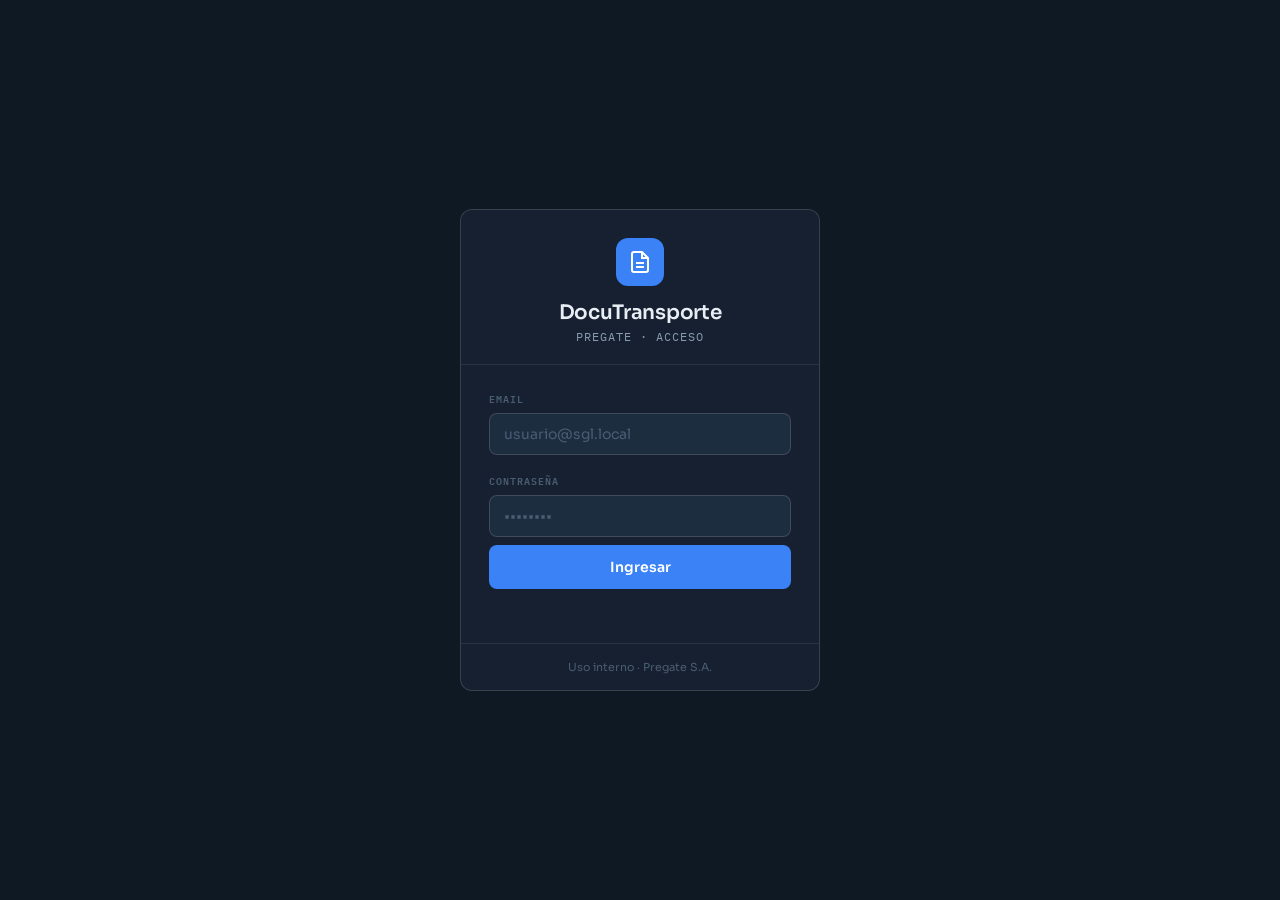
==== index.html @ cece3f00 "fix: supabase.js debe cargar antes que scanner.js (IIFE usa getSB/sbGetSession)" ====
<!DOCTYPE html>
<html lang="es">
<head>
<meta charset="UTF-8">
<meta name="viewport" content="width=device-width, initial-scale=1.0, maximum-scale=1.0">
<meta name="mobile-web-app-capable" content="yes">
<meta name="apple-mobile-web-app-capable" content="yes">
<meta name="theme-color" content="#0f1923">
<title>DocuTransporte · Pregate</title>
<link rel="preconnect" href="https://fonts.googleapis.com">
<link href="https://fonts.googleapis.com/css2?family=IBM+Plex+Mono:wght@400;500&family=Sora:wght@300;400;500;600&display=swap" rel="stylesheet">
<script src="https://cdn.jsdelivr.net/npm/@supabase/supabase-js@2"></script>
<script src="https://cdnjs.cloudflare.com/ajax/libs/jszip/3.10.1/jszip.min.js"></script>
<script src="https://cdnjs.cloudflare.com/ajax/libs/pdf.js/3.11.174/pdf.min.js"></script>
<script>if(window['pdfjs-dist/build/pdf']) window['pdfjs-dist/build/pdf'].GlobalWorkerOptions.workerSrc='https://cdnjs.cloudflare.com/ajax/libs/pdf.js/3.11.174/pdf.worker.min.js';</script>
<link rel="stylesheet" href="css/styles.css">
</head>
<body>

<!-- ══ LOGIN ══ -->
<div id="login-wall">
  <div class="login-card" id="login-card">
    <div class="login-header">
      <div class="login-logo">
        <svg width="24" height="24" viewBox="0 0 24 24" fill="none" stroke="#fff" stroke-width="2"><path d="M14 2H6a2 2 0 0 0-2 2v16a2 2 0 0 0 2 2h12a2 2 0 0 0 2-2V8z"/><polyline points="14 2 14 8 20 8"/><line x1="16" y1="13" x2="8" y2="13"/><line x1="16" y1="17" x2="8" y2="17"/></svg>
      </div>
      <div class="login-title">DocuTransporte</div>
      <div class="login-sub">Pregate · Acceso</div>
    </div>
    <div class="login-body">
      <div class="login-field">
        <label class="login-label" for="l-user">Email</label>
        <input class="login-input" id="l-user" type="email" placeholder="usuario@sgl.local" autocomplete="email" autocapitalize="none" onkeydown="if(event.key==='Enter')document.getElementById('l-pass').focus()">
      </div>
      <div class="login-field" style="margin-bottom:4px;">
        <label class="login-label" for="l-pass">Contraseña</label>
        <input class="login-input" id="l-pass" type="password" placeholder="••••••••" autocomplete="current-password" onkeydown="if(event.key==='Enter')doLogin()">
      </div>
      <button class="login-btn" onclick="doLogin()">Ingresar</button>
      <div class="login-error" id="login-error"></div>
    </div>
    <div class="login-footer">Uso interno · Pregate S.A.</div>
  </div>
</div>

<div id="app">
<div class="toast" id="toast"></div>

<!-- ══ HOME ══ -->
<div class="screen active" id="s-home">
  <div class="home-header">
    <div class="home-top">
      <div>
        <div class="logo-mark">
          <svg width="22" height="22" viewBox="0 0 24 24" fill="none" stroke="#fff" stroke-width="2"><path d="M14 2H6a2 2 0 0 0-2 2v16a2 2 0 0 0 2 2h12a2 2 0 0 0 2-2V8z"/><polyline points="14 2 14 8 20 8"/><line x1="16" y1="13" x2="8" y2="13"/><line x1="16" y1="17" x2="8" y2="17"/></svg>
        </div>
        <div class="app-name">DocuTransporte</div>
        <div class="app-sub">Pregate</div>
      </div>
      <button class="icon-btn" onclick="toggleTheme()">
        <svg id="theme-icon" width="16" height="16" viewBox="0 0 24 24" fill="none" stroke="currentColor" stroke-width="2"><path d="M21 12.79A9 9 0 1 1 11.21 3 7 7 0 0 0 21 12.79z"/></svg>
      </button>
      <button class="icon-btn" id="btn-users" onclick="openUsers()" title="Gestión de usuarios" style="display:none;">
        <svg width="16" height="16" viewBox="0 0 24 24" fill="none" stroke="currentColor" stroke-width="2"><path d="M17 21v-2a4 4 0 0 0-4-4H5a4 4 0 0 0-4 4v2"/><circle cx="9" cy="7" r="4"/><path d="M23 21v-2a4 4 0 0 0-3-3.87"/><path d="M16 3.13a4 4 0 0 1 0 7.75"/></svg>
      </button>
      <button class="icon-btn" onclick="doLogout()" title="Cerrar sesión" style="color:var(--text3);">
        <svg width="16" height="16" viewBox="0 0 24 24" fill="none" stroke="currentColor" stroke-width="2"><path d="M9 21H5a2 2 0 0 1-2-2V5a2 2 0 0 1 2-2h4"/><polyline points="16 17 21 12 16 7"/><line x1="21" y1="12" x2="9" y2="12"/></svg>
      </button>
    </div>
    <div class="auth-bar">
      <div class="auth-dot" id="auth-dot"></div>
      <div class="auth-text" id="auth-text">No conectado</div>
      <span id="role-badge" style="display:none;font-size:10px;font-weight:700;padding:2px 8px;border-radius:20px;font-family:var(--mono);letter-spacing:1px;margin-left:4px;"></span>
      <button class="auth-btn" id="auth-btn" onclick="doLogout()">Salir</button>
    </div>
  </div>
  <div class="section-cards">
    <div class="sec-card sec-card-chofer" onclick="openSection('chofer')">
      <div class="sec-icon sec-icon-chofer">
        <svg width="24" height="24" viewBox="0 0 24 24" fill="none" stroke="#3b82f6" stroke-width="1.8"><path d="M20 21v-2a4 4 0 0 0-4-4H8a4 4 0 0 0-4 4v2"/><circle cx="12" cy="7" r="4"/></svg>
      </div>
      <div class="sec-info">
        <div class="sec-title">Transportistas</div>
        <div class="sec-sub">Licencia · ART · Opcionales</div>
        <div class="sec-count sec-count-chofer" id="cnt-chofer">0 registros</div>
      </div>
      <div style="color:var(--text3);"><svg width="18" height="18" viewBox="0 0 24 24" fill="none" stroke="currentColor" stroke-width="2"><polyline points="9 18 15 12 9 6"/></svg></div>
    </div>
    <div class="sec-card sec-card-tractor" onclick="openSection('tractor')">
      <div class="sec-icon sec-icon-tractor">
        <svg width="24" height="24" viewBox="0 0 24 24" fill="none" stroke="#22c55e" stroke-width="1.8"><rect x="1" y="3" width="15" height="13" rx="1"/><path d="M16 8h4l3 3v5h-7V8z"/><circle cx="5.5" cy="18.5" r="2.5"/><circle cx="18.5" cy="18.5" r="2.5"/></svg>
      </div>
      <div class="sec-info">
        <div class="sec-title">Tractores</div>
        <div class="sec-sub">Céd. verde · VTV/RTO · Seguro</div>
        <div class="sec-count sec-count-tractor" id="cnt-tractor">0 registros</div>
      </div>
      <div style="color:var(--text3);"><svg width="18" height="18" viewBox="0 0 24 24" fill="none" stroke="currentColor" stroke-width="2"><polyline points="9 18 15 12 9 6"/></svg></div>
    </div>
    <div class="sec-card sec-card-semi" onclick="openSection('semi')">
      <div class="sec-icon sec-icon-semi">
        <svg width="24" height="24" viewBox="0 0 24 24" fill="none" stroke="#f59e0b" stroke-width="1.8"><rect x="1" y="6" width="18" height="12" rx="1"/><path d="M19 10h3v6h-3"/><circle cx="5.5" cy="19.5" r="1.5"/><circle cx="15.5" cy="19.5" r="1.5"/></svg>
      </div>
      <div class="sec-info">
        <div class="sec-title">Semirremolques</div>
        <div class="sec-sub">Céd. verde · VTV/RTO · Seguro</div>
        <div class="sec-count sec-count-semi" id="cnt-semi">0 registros</div>
      </div>
      <div style="color:var(--text3);"><svg width="18" height="18" viewBox="0 0 24 24" fill="none" stroke="currentColor" stroke-width="2"><polyline points="9 18 15 12 9 6"/></svg></div>
    </div>
    <div class="sec-card sec-card-transporte" onclick="openSection('transporte')">
      <div class="sec-icon sec-icon-transporte">
        <svg width="24" height="24" viewBox="0 0 24 24" fill="none" stroke="#a78bfa" stroke-width="1.8"><rect x="2" y="7" width="20" height="14" rx="2"/><path d="M16 7V5a2 2 0 0 0-2-2h-4a2 2 0 0 0-2 2v2"/><line x1="12" y1="12" x2="12" y2="16"/><line x1="10" y1="14" x2="14" y2="14"/></svg>
      </div>
      <div class="sec-info">
        <div class="sec-title">Transportes</div>
        <div class="sec-sub">Nómina ART · F931 · Póliza flota</div>
        <div class="sec-count sec-count-transporte" id="cnt-transporte">0 registros</div>
      </div>
      <div style="color:var(--text3);"><svg width="18" height="18" viewBox="0 0 24 24" fill="none" stroke="currentColor" stroke-width="2"><polyline points="9 18 15 12 9 6"/></svg></div>
    </div>
  </div>
</div>

<!-- ══ LISTA ══ -->
<div class="screen" id="s-list">
  <div class="topbar">
    <button class="topbar-back" onclick="showScreen('s-home')"><svg width="16" height="16" viewBox="0 0 24 24" fill="none" stroke="currentColor" stroke-width="2.5"><polyline points="15 18 9 12 15 6"/></svg></button>
    <div class="topbar-info"><div class="topbar-title" id="list-title">—</div></div>
  </div>
  <div style="padding:12px 16px;background:var(--bg2);border-bottom:1px solid var(--border);flex-shrink:0;">
    <div class="search-wrap">
      <div class="search-icon"><svg width="15" height="15" viewBox="0 0 24 24" fill="none" stroke="currentColor" stroke-width="2"><circle cx="11" cy="11" r="8"/><line x1="21" y1="21" x2="16.65" y2="16.65"/></svg></div>
      <input class="search-input" id="list-search" type="text" placeholder="Buscar…" oninput="filterEntities(this.value)" autocomplete="off">
    </div>
  </div>
  <div class="list-header" id="list-sub-header">—</div>
  <div id="entity-list" style="flex:1;overflow-y:auto;"></div>
  <div class="empty-state" id="empty-list" style="display:none;">
    <svg width="40" height="40" viewBox="0 0 24 24" fill="none" stroke="currentColor" stroke-width="1.5"><circle cx="11" cy="11" r="8"/><line x1="21" y1="21" x2="16.65" y2="16.65"/></svg>
    <p>Sin resultados.<br>Agregá uno con el botón +</p>
  </div>
  <button class="fab" onclick="goNew()"><svg width="22" height="22" viewBox="0 0 24 24" fill="none" stroke="currentColor" stroke-width="2.5"><line x1="12" y1="5" x2="12" y2="19"/><line x1="5" y1="12" x2="19" y2="12"/></svg></button>
</div>

<!-- ══ DETALLE ══ -->
<div class="screen" id="s-detail">
  <div class="topbar">
    <button class="topbar-back" onclick="showScreen('s-list')"><svg width="16" height="16" viewBox="0 0 24 24" fill="none" stroke="currentColor" stroke-width="2.5"><polyline points="15 18 9 12 15 6"/></svg></button>
    <div class="topbar-info">
      <div class="topbar-title" id="detail-name">—</div>
      <div class="topbar-sub" id="detail-sub">—</div>
    </div>
    <button class="icon-btn" onclick="syncFromDrive()" title="Actualizar desde Drive">
      <svg width="15" height="15" viewBox="0 0 24 24" fill="none" stroke="currentColor" stroke-width="2"><polyline points="23 4 23 10 17 10"/><path d="M20.49 15a9 9 0 1 1-2.12-9.36L23 10"/></svg>
    </button>
    <button class="icon-btn" onclick="deleteEntity()" title="Eliminar" style="color:var(--bad);">
      <svg width="15" height="15" viewBox="0 0 24 24" fill="none" stroke="currentColor" stroke-width="2"><polyline points="3 6 5 6 21 6"/><path d="M19 6l-1 14a2 2 0 0 1-2 2H8a2 2 0 0 1-2-2L5 6"/><path d="M10 11v6"/><path d="M14 11v6"/><path d="M9 6V4a1 1 0 0 1 1-1h4a1 1 0 0 1 1 1v2"/></svg>
    </button>
  </div>
  <div id="detail-content" style="overflow-y:auto;flex:1;"></div>
</div>

<!-- ══ RENOVAR ══ -->
<div class="screen" id="s-renew">
  <div class="topbar">
    <button class="topbar-back" onclick="showScreen('s-detail')"><svg width="16" height="16" viewBox="0 0 24 24" fill="none" stroke="currentColor" stroke-width="2.5"><polyline points="15 18 9 12 15 6"/></svg></button>
    <div class="topbar-info">
      <div class="topbar-title" id="renew-title">—</div>
      <div class="topbar-sub" id="renew-sub">—</div>
    </div>
  </div>
  <div style="overflow-y:auto;flex:1;">
    <div class="cam-options">
      <button class="btn-option selected" id="opt-cam" onclick="selectMode('cam')">
        <svg width="14" height="14" viewBox="0 0 24 24" fill="none" stroke="currentColor" stroke-width="2"><path d="M23 19a2 2 0 0 1-2 2H3a2 2 0 0 1-2-2V8a2 2 0 0 1 2-2h4l2-3h6l2 3h4a2 2 0 0 1 2 2z"/><circle cx="12" cy="13" r="4"/></svg>
        Fotografiar
      </button>
      <button class="btn-option" id="opt-file" onclick="selectMode('file')">
        <svg width="14" height="14" viewBox="0 0 24 24" fill="none" stroke="currentColor" stroke-width="2"><path d="M14 2H6a2 2 0 0 0-2 2v16a2 2 0 0 0 2 2h12a2 2 0 0 0 2-2V8z"/><polyline points="14 2 14 8 20 8"/></svg>
        Cargar archivo
      </button>
    </div>
    <div class="scan-area">
      <div class="cam-placeholder" id="cam-placeholder" onclick="triggerCapture()">
        <svg width="36" height="36" viewBox="0 0 24 24" fill="none" stroke="currentColor" stroke-width="1.5" style="opacity:0.25;"><path d="M23 19a2 2 0 0 1-2 2H3a2 2 0 0 1-2-2V8a2 2 0 0 1 2-2h4l2-3h6l2 3h4a2 2 0 0 1 2 2z"/><circle cx="12" cy="13" r="4"/></svg>
        <div class="cam-hint" id="cam-hint">Tocá para fotografiar</div>
        <div style="font-size:10px;color:var(--text3);">Recorte automático activado</div>
      </div>
    </div>
    <input type="file" id="file-cam" accept="image/*,.pdf" capture="environment" style="display:none;" onchange="handleFile(this)">
    <input type="file" id="file-local" accept="image/*,.pdf" style="display:none;" onchange="handleFile(this)">
    <input type="file" id="file-page" accept="image/*,.pdf" capture="environment" style="display:none;" onchange="handlePage(this)">
    <div class="pages-label">Páginas</div>
    <div class="pages-strip" id="pages-strip">
      <div class="page-add" onclick="document.getElementById('file-page').click()">+</div>
    </div>
    <div class="ocr-box">
      <div class="ocr-row">
        <span class="ocr-label">Vencimiento</span>
        <span class="ocr-chip ocr-chip-wait" id="ocr-chip" style="display:none;">Analizando…</span>
      </div>
      <div class="ocr-row">
        <span class="ocr-label">Fecha</span>
        <input class="ocr-input" id="ocr-date" type="date" onchange="updateFilename()">
      </div>
      <div class="ocr-row">
        <span class="ocr-label">Archivo</span>
        <span class="ocr-val" id="ocr-filename">—</span>
      </div>
    </div>
    <div style="padding:0 16px 8px;font-size:11px;color:var(--text2);text-align:center;" id="upload-status"></div>
    <button class="btn-primary" id="btn-upload" onclick="confirmUpload()">
      <svg width="15" height="15" viewBox="0 0 24 24" fill="none" stroke="currentColor" stroke-width="2.5"><polyline points="20 6 9 17 4 12"/></svg>
      Confirmar y subir
    </button>
  </div>
</div>

<!-- ══ EDITOR DE IMAGEN ══ -->
<div class="screen" id="s-editor">
  <div class="topbar">
    <button class="topbar-back" onclick="cancelEditor()"><svg width="16" height="16" viewBox="0 0 24 24" fill="none" stroke="currentColor" stroke-width="2.5"><polyline points="15 18 9 12 15 6"/></svg></button>
    <div class="topbar-info">
      <div class="topbar-title">Editar documento</div>
    </div>
    <button class="icon-btn" onclick="rotateImage()" title="Rotar" style="margin-right:4px;">
      <svg width="15" height="15" viewBox="0 0 24 24" fill="none" stroke="currentColor" stroke-width="2"><polyline points="23 4 23 10 17 10"/><path d="M20.49 15a9 9 0 1 1-2.12-9.36L23 10"/></svg>
    </button>
    <button onclick="confirmEditor()" style="padding:7px 14px;background:var(--accent);color:#fff;border:none;border-radius:var(--radius-sm);font-size:13px;font-weight:600;cursor:pointer;font-family:var(--font);white-space:nowrap;">
      Usar ✓
    </button>
  </div>

  <!-- Canvas de edición ocupa toda la pantalla disponible -->
  <div style="position:relative;background:#000;flex:1;overflow:hidden;" id="editor-wrap">
    <canvas id="canvas-display" style="width:100%;height:100%;object-fit:contain;display:block;touch-action:none;"></canvas>
    <div class="crop-point" id="cp-tl"></div>
    <div class="crop-point" id="cp-tr"></div>
    <div class="crop-point" id="cp-br"></div>
    <div class="crop-point" id="cp-bl"></div>
    <svg id="crop-overlay" style="position:absolute;top:0;left:0;width:100%;height:100%;pointer-events:none;"></svg>
  </div>

  <!-- Filtros fijos abajo -->
  <div style="background:var(--bg2);border-top:1px solid var(--border);padding:10px 16px;display:flex;gap:8px;overflow-x:auto;flex-shrink:0;">
    <button class="filter-btn selected" id="f-original" onclick="applyFilter('original')">
      <div class="filter-preview" style="background:linear-gradient(135deg,#888,#ddd);"></div>
      <span>Original</span>
    </button>
    <button class="filter-btn" id="f-doc" onclick="applyFilter('doc')">
      <div class="filter-preview" style="background:linear-gradient(135deg,#000,#fff);"></div>
      <span>Documento</span>
    </button>
    <button class="filter-btn" id="f-bw" onclick="applyFilter('bw')">
      <div class="filter-preview" style="background:linear-gradient(135deg,#333,#ccc);"></div>
      <span>B&N</span>
    </button>
    <button class="filter-btn" id="f-bright" onclick="applyFilter('bright')">
      <div class="filter-preview" style="background:linear-gradient(135deg,#aaa,#fff);"></div>
      <span>Claro</span>
    </button>
  </div>
  <canvas id="canvas-hidden" style="display:none;"></canvas>
</div>

<!-- ══ NUEVO ══ -->
<div class="screen" id="s-new">
  <div class="topbar">
    <button class="topbar-back" onclick="showScreen('s-list')"><svg width="16" height="16" viewBox="0 0 24 24" fill="none" stroke="currentColor" stroke-width="2.5"><polyline points="15 18 9 12 15 6"/></svg></button>
    <div class="topbar-info"><div class="topbar-title" id="new-title">—</div></div>
  </div>
  <div style="overflow-y:auto;flex:1;" id="new-form-body"></div>
</div>

<!-- ══ USUARIOS (admin) ══ -->
<div class="screen" id="s-users">
  <div class="topbar">
    <button class="topbar-back" onclick="showScreen('s-home')"><svg width="16" height="16" viewBox="0 0 24 24" fill="none" stroke="currentColor" stroke-width="2.5"><polyline points="15 18 9 12 15 6"/></svg></button>
    <div class="topbar-info"><div class="topbar-title">Gestión de usuarios</div></div>
  </div>
  <div class="list-header">Usuarios registrados</div>
  <div id="users-list" style="flex:1;overflow-y:auto;"></div>
  <div style="padding:12px 16px 20px;background:var(--bg2);border-top:1px solid var(--border);font-size:11px;color:var(--text3);line-height:1.6;">
    Para agregar usuarios: creá la cuenta en <strong>Supabase Dashboard → Auth → Users</strong>, luego insertá en la tabla <code>usuarios</code> con su <code>id</code> y <code>rol</code>.
  </div>
</div>

<!-- ══ LIGHTBOX ══ -->
<div class="lightbox" id="lightbox" onclick="closeLightbox()">
  <button class="lightbox-close" onclick="closeLightbox()">✕</button>
  <img id="lightbox-img" src="" alt="">
</div>

<!-- ══ VISTA RESUMEN ══ -->
<div class="screen" id="s-ver">
  <div id="ver-content" style="overflow-y:auto;height:100%;">
    <div style="padding:40px 20px;text-align:center;color:var(--text3);">Cargando…</div>
  </div>
</div>

</div>

<script src="js/config.js"></script>
<script src="js/auth.js"></script>
<script src="js/db.js"></script>
<script src="js/ui.js"></script>
<script src="js/forms.js"></script>
<script src="js/supabase.js"></script>
<script src="js/scanner.js"></script>
</body>
</html>
---- css/styles.css ----
:root{--bg:#0f1923;--bg2:#162030;--bg3:#1d2d40;--bg4:#243550;--surface:#1a2a3a;--border:rgba(255,255,255,0.08);--border2:rgba(255,255,255,0.14);--text:#e8eef4;--text2:#8a9bb0;--text3:#4a5d72;--accent:#3b82f6;--accent2:#1d6ef5;--ok:#22c55e;--ok-bg:rgba(34,197,94,0.12);--bad:#ef4444;--bad-bg:rgba(239,68,68,0.12);--radius:12px;--radius-sm:8px;--font:'Sora',sans-serif;--mono:'IBM Plex Mono',monospace;}
.light{--bg:#f0f4f8;--bg2:#e4ecf4;--bg3:#d8e4f0;--bg4:#c8d8ea;--surface:#ffffff;--border:rgba(0,0,0,0.08);--border2:rgba(0,0,0,0.14);--text:#0f1923;--text2:#4a6080;--text3:#8aa0b8;--accent:#1d6ef5;--accent2:#1558d0;--ok:#16a34a;--ok-bg:rgba(22,163,74,0.10);--bad:#dc2626;--bad-bg:rgba(220,38,38,0.10);}
*{box-sizing:border-box;margin:0;padding:0;-webkit-tap-highlight-color:transparent;}
html,body{height:100%;overflow:hidden;background:var(--bg);color:var(--text);font-family:var(--font);font-size:14px;transition:background .3s,color .3s;}
#app{height:100%;display:flex;flex-direction:column;max-width:480px;margin:0 auto;position:relative;}
.screen{flex:1;overflow:hidden;display:none;flex-direction:column;}
.screen.active{display:flex;}
#s-ver.active{display:block;overflow-y:auto;}
.topbar{background:var(--bg2);border-bottom:1px solid var(--border);padding:14px 16px;display:flex;align-items:center;gap:10px;flex-shrink:0;position:sticky;top:0;z-index:10;}
.topbar-back{width:34px;height:34px;border-radius:var(--radius-sm);border:1px solid var(--border2);background:transparent;color:var(--text2);display:flex;align-items:center;justify-content:center;cursor:pointer;flex-shrink:0;}
.topbar-info{flex:1;min-width:0;}
.topbar-title{font-size:15px;font-weight:600;color:var(--text);white-space:nowrap;overflow:hidden;text-overflow:ellipsis;}
.topbar-sub{font-size:11px;color:var(--text2);margin-top:1px;}
.icon-btn{width:34px;height:34px;border-radius:var(--radius-sm);border:1px solid var(--border2);background:transparent;color:var(--text2);display:flex;align-items:center;justify-content:center;cursor:pointer;}
.home-header{padding:28px 20px 24px;background:var(--bg2);border-bottom:1px solid var(--border);flex-shrink:0;}
.home-top{display:flex;align-items:flex-start;justify-content:space-between;margin-bottom:24px;}
.logo-mark{width:40px;height:40px;background:var(--accent);border-radius:10px;display:flex;align-items:center;justify-content:center;margin-bottom:10px;}
.app-name{font-size:22px;font-weight:600;color:var(--text);letter-spacing:-0.5px;}
.app-sub{font-size:12px;color:var(--text2);font-family:var(--mono);margin-top:2px;letter-spacing:1px;text-transform:uppercase;}
.auth-bar{display:flex;align-items:center;gap:8px;margin-top:12px;padding:8px 12px;background:var(--bg3);border-radius:var(--radius-sm);border:1px solid var(--border2);}
.auth-dot{width:8px;height:8px;border-radius:50%;background:var(--bad);flex-shrink:0;}
.auth-dot.connected{background:var(--ok);}
.auth-text{font-size:11px;color:var(--text2);flex:1;}
.auth-btn{font-size:11px;font-weight:600;color:var(--accent);cursor:pointer;background:none;border:none;font-family:var(--font);padding:0;}
.section-cards{padding:20px 16px;display:flex;flex-direction:column;gap:14px;}
.sec-card{background:var(--surface);border:1px solid var(--border2);border-radius:var(--radius);padding:20px;cursor:pointer;display:flex;align-items:center;gap:16px;transition:all .15s;position:relative;overflow:hidden;}
.sec-card:active{transform:scale(0.98);background:var(--bg3);}
.sec-card::before{content:'';position:absolute;left:0;top:0;bottom:0;width:3px;}
.sec-card-chofer::before{background:#3b82f6;}
.sec-card-tractor::before{background:#22c55e;}
.sec-card-semi::before{background:#f59e0b;}
.sec-card-transporte::before{background:#a78bfa;}
.sec-icon{width:48px;height:48px;border-radius:var(--radius-sm);display:flex;align-items:center;justify-content:center;flex-shrink:0;}
.sec-icon-chofer{background:rgba(59,130,246,0.12);}
.sec-icon-tractor{background:rgba(34,197,94,0.12);}
.sec-icon-semi{background:rgba(245,158,11,0.10);}
.sec-icon-transporte{background:rgba(167,139,250,0.12);}
.sec-info{flex:1;}
.sec-title{font-size:16px;font-weight:600;color:var(--text);margin-bottom:3px;}
.sec-sub{font-size:12px;color:var(--text2);}
.sec-count{font-size:11px;font-family:var(--mono);padding:3px 8px;border-radius:20px;margin-top:6px;display:inline-block;}
.sec-count-chofer{background:rgba(59,130,246,0.10);color:var(--accent);}
.sec-count-tractor{background:rgba(34,197,94,0.10);color:var(--ok);}
.sec-count-semi{background:rgba(245,158,11,0.10);color:#f59e0b;}
.sec-count-transporte{background:rgba(167,139,250,0.12);color:#a78bfa;}
.search-wrap{position:relative;}
.search-icon{position:absolute;left:12px;top:50%;transform:translateY(-50%);color:var(--text3);}
.search-input{width:100%;padding:11px 14px 11px 38px;background:var(--bg3);border:1px solid var(--border2);border-radius:var(--radius);font-family:var(--font);font-size:14px;color:var(--text);outline:none;transition:border-color .2s;}
.search-input::placeholder{color:var(--text3);}
.search-input:focus{border-color:var(--accent);}
.list-header{padding:12px 16px 6px;font-size:10px;font-weight:600;color:var(--text3);letter-spacing:1.2px;text-transform:uppercase;font-family:var(--mono);flex-shrink:0;}
.entity-row{padding:14px 16px;border-bottom:1px solid var(--border);display:flex;align-items:center;gap:12px;cursor:pointer;transition:background .15s;}
.entity-row:active{background:var(--bg3);}
.avatar{width:42px;height:42px;border-radius:var(--radius-sm);display:flex;align-items:center;justify-content:center;font-size:12px;font-weight:600;font-family:var(--mono);flex-shrink:0;}
.av-blue{background:rgba(59,130,246,0.15);color:var(--accent);}
.av-green{background:rgba(34,197,94,0.12);color:var(--ok);}
.av-amber{background:rgba(245,158,11,0.10);color:#f59e0b;}
.av-purple{background:rgba(167,139,250,0.12);color:#a78bfa;}
.av-bad{background:var(--bad-bg);color:var(--bad);}
.row-info{flex:1;min-width:0;}
.row-name{font-size:14px;font-weight:500;color:var(--text);}
.row-sub{font-size:11px;color:var(--text2);margin-top:2px;}
.badge{font-size:10px;padding:3px 9px;border-radius:20px;font-weight:600;font-family:var(--mono);}
.badge-ok{background:var(--ok-bg);color:var(--ok);}
.badge-bad{background:var(--bad-bg);color:var(--bad);}
.fab{position:fixed;bottom:24px;right:max(calc(50vw - 240px + 16px),16px);width:52px;height:52px;border-radius:50%;background:var(--accent);border:none;color:#fff;display:flex;align-items:center;justify-content:center;cursor:pointer;box-shadow:0 4px 20px rgba(59,130,246,0.4);z-index:20;}
.fab:active{transform:scale(0.95);}
.doc-section-title{padding:10px 16px 6px;font-size:10px;font-weight:600;color:var(--text3);letter-spacing:1.2px;text-transform:uppercase;font-family:var(--mono);background:var(--bg2);border-bottom:1px solid var(--border);flex-shrink:0;}
.doc-card{padding:14px 16px;border-bottom:1px solid var(--border);background:var(--surface);}
.doc-top{display:flex;align-items:center;justify-content:space-between;margin-bottom:4px;}
.doc-left{display:flex;align-items:center;gap:8px;}
.doc-name{font-size:13px;font-weight:600;color:var(--text);}
.doc-file{font-size:10px;color:var(--text3);margin-left:17px;font-family:var(--mono);margin-top:2px;}
.doc-actions{display:flex;gap:8px;margin-top:10px;flex-wrap:wrap;}
.btn-sm{display:flex;align-items:center;gap:5px;padding:7px 12px;border-radius:var(--radius-sm);border:1px solid var(--border2);background:var(--bg3);font-size:11px;font-weight:500;color:var(--text2);cursor:pointer;font-family:var(--font);transition:all .15s;}
.btn-sm:active{background:var(--bg4);}
.btn-sm-accent{border-color:rgba(59,130,246,0.3);background:rgba(59,130,246,0.08);color:var(--accent);}
.btn-optional{display:flex;align-items:center;gap:8px;margin:12px 16px;padding:10px 14px;border-radius:var(--radius);border:1px dashed var(--border2);background:transparent;font-size:12px;color:var(--text3);cursor:pointer;font-family:var(--font);width:calc(100% - 32px);transition:all .15s;}
.btn-optional:active{background:var(--bg3);}
.cam-options{display:flex;gap:8px;padding:14px 16px 10px;}
.btn-option{flex:1;padding:10px 8px;border-radius:var(--radius-sm);border:1px solid var(--border2);background:var(--bg3);font-size:12px;font-weight:500;color:var(--text2);cursor:pointer;font-family:var(--font);display:flex;align-items:center;justify-content:center;gap:6px;transition:all .15s;}
.btn-option.selected{border-color:var(--accent);background:rgba(59,130,246,0.1);color:var(--accent);}
.scan-area{margin:0 16px 12px;border-radius:var(--radius);border:1px dashed var(--border2);background:var(--bg2);overflow:hidden;}
.cam-placeholder{height:160px;display:flex;flex-direction:column;align-items:center;justify-content:center;gap:8px;cursor:pointer;}
.cam-hint{font-size:12px;color:var(--text3);}
.pages-label{padding:0 16px 4px;font-size:10px;font-weight:600;color:var(--text3);letter-spacing:1px;text-transform:uppercase;font-family:var(--mono);}
.pages-strip{padding:0 16px 12px;display:flex;gap:8px;align-items:center;flex-wrap:wrap;}
.page-thumb{width:56px;height:70px;border-radius:var(--radius-sm);border:1px solid var(--border2);overflow:hidden;}
.page-thumb img{width:100%;height:100%;object-fit:cover;}
.page-add{width:56px;height:70px;border-radius:var(--radius-sm);border:1px dashed var(--border2);display:flex;align-items:center;justify-content:center;cursor:pointer;font-size:22px;color:var(--text3);}
.page-add:active{background:var(--bg3);}
.ocr-box{margin:0 16px 14px;background:var(--bg2);border-radius:var(--radius);border:1px solid var(--border2);padding:14px;}
.ocr-row{display:flex;align-items:center;justify-content:space-between;padding:6px 0;}
.ocr-row+.ocr-row{border-top:1px solid var(--border);}
.ocr-label{font-size:11px;color:var(--text2);}
.ocr-val{font-size:12px;font-weight:600;color:var(--text);font-family:var(--mono);text-align:right;max-width:200px;word-break:break-all;}
.ocr-chip{font-size:10px;padding:2px 8px;border-radius:20px;background:var(--ok-bg);color:var(--ok);font-weight:600;}
.ocr-chip-wait{background:rgba(245,158,11,0.12);color:#f59e0b;}
.ocr-input{background:transparent;border:none;border-bottom:1px solid var(--border2);font-family:var(--mono);font-size:13px;font-weight:600;color:var(--text);outline:none;width:140px;text-align:right;padding:2px 4px;}
.btn-primary{margin:0 16px 16px;width:calc(100% - 32px);padding:14px;background:var(--accent);color:#fff;border:none;border-radius:var(--radius);font-size:14px;font-weight:600;cursor:pointer;font-family:var(--font);display:flex;align-items:center;justify-content:center;gap:8px;transition:all .2s;}
.btn-primary:active{background:var(--accent2);transform:scale(0.98);}
.btn-primary:disabled{opacity:0.45;cursor:not-allowed;transform:none;}
.form-section{padding:16px;border-bottom:1px solid var(--border);}
.form-label{font-size:10px;font-weight:600;color:var(--text3);letter-spacing:1px;text-transform:uppercase;font-family:var(--mono);margin-bottom:10px;}
.form-input{width:100%;padding:10px 14px;background:var(--bg3);border:1px solid var(--border2);border-radius:var(--radius-sm);font-family:var(--font);font-size:14px;color:var(--text);outline:none;transition:border-color .2s;margin-bottom:10px;}
.form-input:last-child{margin-bottom:0;}
.form-input:focus{border-color:var(--accent);}
.form-input::placeholder{color:var(--text3);}
.empty-state{flex:1;display:flex;flex-direction:column;align-items:center;justify-content:center;gap:12px;padding:40px 20px;color:var(--text3);}
.empty-state p{font-size:14px;text-align:center;line-height:1.6;}
.status-dot{width:8px;height:8px;border-radius:50%;flex-shrink:0;}
.dot-ok{background:var(--ok);}
.dot-bad{background:var(--bad);}
.spinner{width:18px;height:18px;border:2px solid rgba(255,255,255,0.3);border-top-color:#fff;border-radius:50%;animation:spin .7s linear infinite;flex-shrink:0;}
@keyframes spin{to{transform:rotate(360deg);}}
.toast{position:fixed;bottom:88px;left:50%;transform:translateX(-50%) translateY(20px);background:var(--bg3);border:1px solid var(--border2);border-radius:var(--radius);padding:10px 18px;font-size:13px;color:var(--text);opacity:0;transition:all .3s;z-index:100;white-space:nowrap;pointer-events:none;max-width:90vw;text-align:center;}
.toast.show{opacity:1;transform:translateX(-50%) translateY(0);}
::-webkit-scrollbar{width:4px;}
::-webkit-scrollbar-thumb{background:var(--border2);border-radius:2px;}

/* EDITOR */
.crop-point{position:absolute;width:28px;height:28px;border-radius:50%;background:var(--accent);border:3px solid #fff;box-shadow:0 2px 8px rgba(0,0,0,0.4);transform:translate(-50%,-50%);cursor:grab;z-index:10;touch-action:none;}
.crop-point:active{cursor:grabbing;transform:translate(-50%,-50%) scale(1.2);}
.filter-btn{display:flex;flex-direction:column;align-items:center;gap:6px;padding:8px 12px;border-radius:var(--radius-sm);border:1px solid var(--border2);background:var(--bg3);font-size:11px;color:var(--text2);cursor:pointer;font-family:var(--font);white-space:nowrap;min-width:72px;transition:all .15s;}
.filter-btn.selected{border-color:var(--accent);background:rgba(59,130,246,0.1);color:var(--accent);}
.filter-preview{width:40px;height:28px;border-radius:4px;border:1px solid var(--border2);}
/* RESUME VIEW */
.ver-header{padding:20px 16px 16px;background:var(--bg2);border-bottom:1px solid var(--border);position:sticky;top:0;z-index:5;}
.ver-entity-name{font-size:20px;font-weight:600;color:var(--text);margin-bottom:2px;}
.ver-entity-sub{font-size:12px;color:var(--text2);font-family:var(--mono);}
.ver-status{display:inline-flex;align-items:center;gap:6px;margin-top:10px;padding:5px 12px;border-radius:20px;font-size:13px;font-weight:600;}
.ver-status-ok{background:var(--ok-bg);color:var(--ok);}
.ver-status-bad{background:var(--bad-bg);color:var(--bad);}
.ver-doc{border-bottom:1px solid var(--border);background:var(--surface);}
.ver-doc-header{padding:14px 16px;display:flex;align-items:center;justify-content:space-between;cursor:pointer;}
.ver-doc-name{font-size:14px;font-weight:600;color:var(--text);display:flex;align-items:center;gap:8px;}
.ver-preview{width:100%;max-height:500px;object-fit:contain;background:#111;display:block;}
.ver-doc-actions{padding:10px 16px 14px;display:flex;gap:8px;}
.ver-btn{display:inline-flex;align-items:center;gap:5px;padding:7px 14px;border-radius:var(--radius-sm);border:1px solid var(--border2);background:var(--bg3);font-size:12px;color:var(--text2);cursor:pointer;text-decoration:none;font-family:var(--font);}
.ver-btn-accent{border-color:rgba(59,130,246,0.3);background:rgba(59,130,246,0.08);color:var(--accent);}
.ver-no-doc{padding:12px 16px 16px;font-size:12px;color:var(--text3);font-style:italic;}
/* LIGHTBOX */
.lightbox{position:fixed;inset:0;background:rgba(0,0,0,0.92);z-index:300;display:none;align-items:center;justify-content:center;}
.lightbox.open{display:flex;}
.lightbox img{max-width:95vw;max-height:90vh;object-fit:contain;border-radius:4px;}
.lightbox-close{position:absolute;top:16px;right:16px;width:40px;height:40px;border-radius:50%;background:rgba(255,255,255,0.15);border:none;color:#fff;font-size:22px;cursor:pointer;display:flex;align-items:center;justify-content:center;}
.ver-img-wrap{position:relative;cursor:zoom-in;}
.ver-zoom-icon{position:absolute;top:10px;right:10px;width:34px;height:34px;background:rgba(0,0,0,0.5);border-radius:50%;display:flex;align-items:center;justify-content:center;}

/* LOGIN */
#login-wall{position:fixed;inset:0;background:var(--bg);z-index:999;display:flex;flex-direction:column;align-items:center;justify-content:center;padding:32px 24px;}
#login-wall.hidden{display:none;}
.login-card{width:100%;max-width:360px;background:var(--bg2);border:1px solid var(--border2);border-radius:var(--radius);overflow:hidden;}
.login-header{padding:28px 28px 20px;border-bottom:1px solid var(--border);text-align:center;}
.login-logo{width:48px;height:48px;background:var(--accent);border-radius:12px;display:flex;align-items:center;justify-content:center;margin:0 auto 14px;}
.login-title{font-size:20px;font-weight:600;color:var(--text);letter-spacing:-0.3px;}
.login-sub{font-size:12px;color:var(--text2);margin-top:4px;font-family:var(--mono);text-transform:uppercase;letter-spacing:1px;}
.login-body{padding:24px 28px;}
.login-field{margin-bottom:16px;}
.login-label{font-size:10px;font-weight:600;color:var(--text3);letter-spacing:1px;text-transform:uppercase;font-family:var(--mono);margin-bottom:6px;display:block;}
.login-input{width:100%;padding:11px 14px;background:var(--bg3);border:1px solid var(--border2);border-radius:var(--radius-sm);font-family:var(--font);font-size:14px;color:var(--text);outline:none;transition:border-color .2s;}
.login-input:focus{border-color:var(--accent);}
.login-input::placeholder{color:var(--text3);}
.login-btn{width:100%;padding:13px;background:var(--accent);color:#fff;border:none;border-radius:var(--radius-sm);font-size:14px;font-weight:600;cursor:pointer;font-family:var(--font);transition:all .2s;margin-top:4px;}
.login-btn:active{background:var(--accent2);transform:scale(0.98);}
.login-error{font-size:12px;color:var(--bad);text-align:center;margin-top:12px;min-height:18px;}
.login-footer{padding:16px 28px;border-top:1px solid var(--border);text-align:center;font-size:11px;color:var(--text3);}
.login-shake{animation:shake .4s ease;}
@keyframes shake{0%,100%{transform:translateX(0)}20%{transform:translateX(-8px)}40%{transform:translateX(8px)}60%{transform:translateX(-6px)}80%{transform:translateX(6px)}}
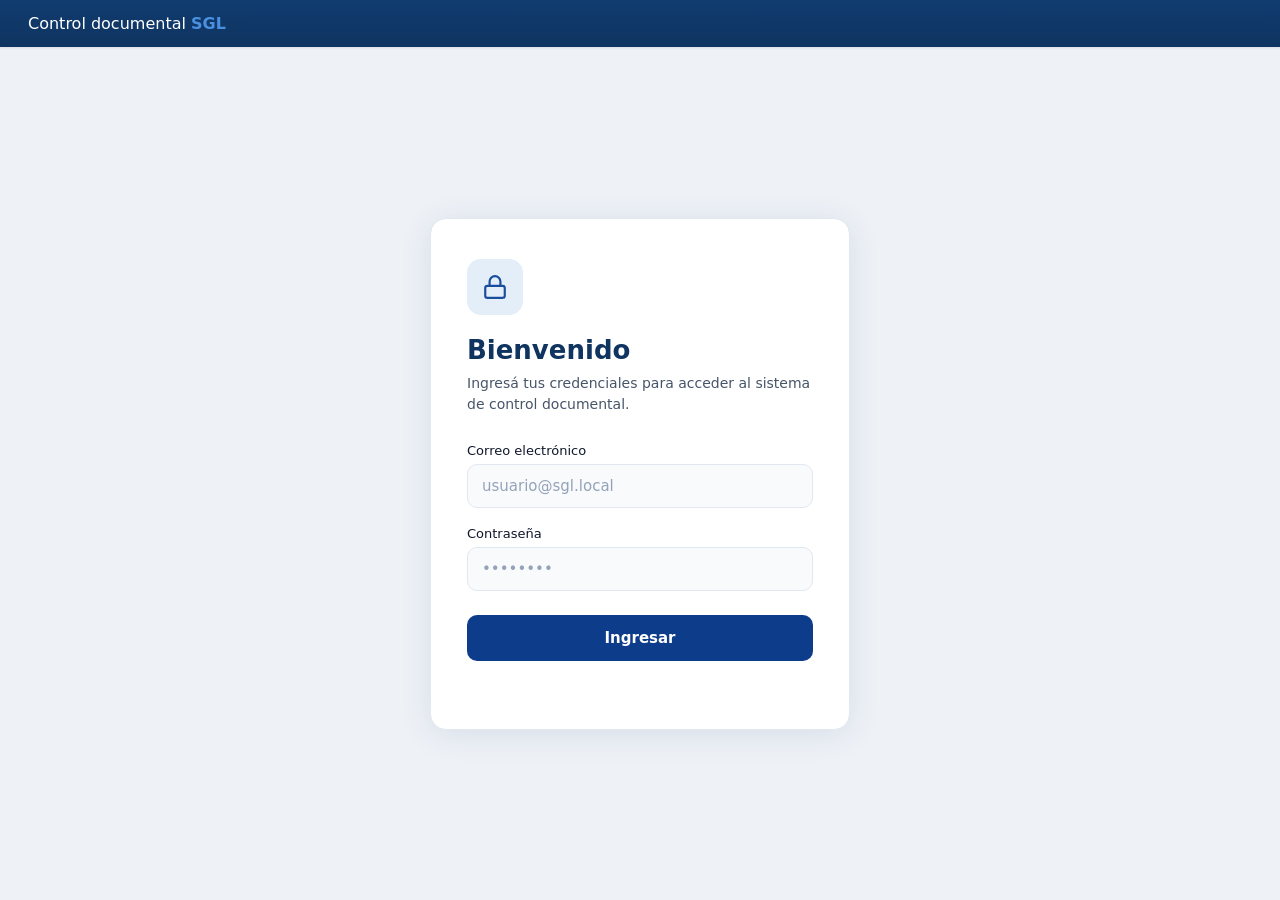
==== commit 5fdd0c34: "UI: rediseño visual — topbar, hero animado, login, PWA - Login: topbar con gradiente navy, card limp" ====
--- a/index.html
+++ b/index.html
@@ -1,12 +1,19 @@
-<!DOCTYPE html>
+﻿<!DOCTYPE html>
 <html lang="es">
 <head>
 <meta charset="UTF-8">
 <meta name="viewport" content="width=device-width, initial-scale=1.0, maximum-scale=1.0">
 <meta name="mobile-web-app-capable" content="yes">
 <meta name="apple-mobile-web-app-capable" content="yes">
-<meta name="theme-color" content="#0f1923">
-<title>DocuTransporte · Pregate</title>
+<meta name="theme-color" content="#0f3460">
+<title>Control Documental · Pregate</title>
+<link rel="manifest" href="/manifest.json">
+<meta name="apple-mobile-web-app-capable" content="yes">
+<meta name="apple-mobile-web-app-status-bar-style" content="black-translucent">
+<meta name="apple-mobile-web-app-title" content="DocuTrans">
+<link rel="icon" type="image/png" sizes="32x32" href="/icons/favicon-32.png">
+<link rel="icon" type="image/png" sizes="16x16" href="/icons/favicon-16.png">
+<link rel="apple-touch-icon" href="/icons/apple-touch-icon.png">
 <link rel="preconnect" href="https://fonts.googleapis.com">
 <link href="https://fonts.googleapis.com/css2?family=IBM+Plex+Mono:wght@400;500&family=Sora:wght@300;400;500;600&display=swap" rel="stylesheet">
 <script src="https://cdn.jsdelivr.net/npm/@supabase/supabase-js@2"></script>
@@ -19,27 +26,27 @@
 
 <!-- ══ LOGIN ══ -->
 <div id="login-wall">
-  <div class="login-card" id="login-card">
-    <div class="login-header">
-      <div class="login-logo">
-        <svg width="24" height="24" viewBox="0 0 24 24" fill="none" stroke="#fff" stroke-width="2"><path d="M14 2H6a2 2 0 0 0-2 2v16a2 2 0 0 0 2 2h12a2 2 0 0 0 2-2V8z"/><polyline points="14 2 14 8 20 8"/><line x1="16" y1="13" x2="8" y2="13"/><line x1="16" y1="17" x2="8" y2="17"/></svg>
-      </div>
-      <div class="login-title">DocuTransporte</div>
-      <div class="login-sub">Pregate · Acceso</div>
-    </div>
-    <div class="login-body">
+  <div class="login-topbar">
+    <span class="login-topbar-title">Control documental <strong>SGL</strong></span>
+  </div>
+  <div class="login-center">
+    <div class="login-card" id="login-card">
+      <div class="login-icon">
+        <svg width="26" height="26" viewBox="0 0 24 24" fill="none" stroke="var(--b600)" stroke-width="2" stroke-linecap="round" stroke-linejoin="round"><rect x="3" y="11" width="18" height="11" rx="2"/><path d="M7 11V7a5 5 0 0 1 10 0v4"/></svg>
+      </div>
+      <div class="login-title">Bienvenido</div>
+      <div class="login-sub">Ingresá tus credenciales para acceder al sistema de control documental.</div>
       <div class="login-field">
-        <label class="login-label" for="l-user">Email</label>
+        <label class="login-label" for="l-user">Correo electrónico</label>
         <input class="login-input" id="l-user" type="email" placeholder="usuario@sgl.local" autocomplete="email" autocapitalize="none" onkeydown="if(event.key==='Enter')document.getElementById('l-pass').focus()">
       </div>
-      <div class="login-field" style="margin-bottom:4px;">
+      <div class="login-field">
         <label class="login-label" for="l-pass">Contraseña</label>
         <input class="login-input" id="l-pass" type="password" placeholder="••••••••" autocomplete="current-password" onkeydown="if(event.key==='Enter')doLogin()">
       </div>
       <button class="login-btn" onclick="doLogin()">Ingresar</button>
       <div class="login-error" id="login-error"></div>
     </div>
-    <div class="login-footer">Uso interno · Pregate S.A.</div>
   </div>
 </div>
 
@@ -48,31 +55,34 @@
 
 <!-- ══ HOME ══ -->
 <div class="screen active" id="s-home">
-  <div class="home-header">
-    <div class="home-top">
-      <div>
-        <div class="logo-mark">
-          <svg width="22" height="22" viewBox="0 0 24 24" fill="none" stroke="#fff" stroke-width="2"><path d="M14 2H6a2 2 0 0 0-2 2v16a2 2 0 0 0 2 2h12a2 2 0 0 0 2-2V8z"/><polyline points="14 2 14 8 20 8"/><line x1="16" y1="13" x2="8" y2="13"/><line x1="16" y1="17" x2="8" y2="17"/></svg>
-        </div>
-        <div class="app-name">DocuTransporte</div>
-        <div class="app-sub">Pregate</div>
-      </div>
-      <button class="icon-btn" onclick="toggleTheme()">
+    <div class="home-topbar">
+    <div class="tb-lock">
+      <span class="tb-cap"><img class="planilla" src="[data-uri]" alt="Planilla"></span>
+      <div class="tb-user-pill">
+        <div id="auth-dot"></div>
+        <span><span id="auth-text">No conectado</span><span id="auth-role-text"></span></span>
+      </div>
+    </div>
+    <div class="home-btns">
+      <button class="theme-toggle" onclick="toggleTheme()">
         <svg id="theme-icon" width="16" height="16" viewBox="0 0 24 24" fill="none" stroke="currentColor" stroke-width="2"><path d="M21 12.79A9 9 0 1 1 11.21 3 7 7 0 0 0 21 12.79z"/></svg>
       </button>
-      <button class="icon-btn" id="btn-users" onclick="openUsers()" title="Gestión de usuarios" style="display:none;">
+      <button class="theme-toggle" id="btn-users" onclick="openUsers()" title="Gestión de usuarios" style="display:none;">
         <svg width="16" height="16" viewBox="0 0 24 24" fill="none" stroke="currentColor" stroke-width="2"><path d="M17 21v-2a4 4 0 0 0-4-4H5a4 4 0 0 0-4 4v2"/><circle cx="9" cy="7" r="4"/><path d="M23 21v-2a4 4 0 0 0-3-3.87"/><path d="M16 3.13a4 4 0 0 1 0 7.75"/></svg>
       </button>
-      <button class="icon-btn" onclick="doLogout()" title="Cerrar sesión" style="color:var(--text3);">
-        <svg width="16" height="16" viewBox="0 0 24 24" fill="none" stroke="currentColor" stroke-width="2"><path d="M9 21H5a2 2 0 0 1-2-2V5a2 2 0 0 1 2-2h4"/><polyline points="16 17 21 12 16 7"/><line x1="21" y1="12" x2="9" y2="12"/></svg>
-      </button>
-    </div>
-    <div class="auth-bar">
-      <div class="auth-dot" id="auth-dot"></div>
-      <div class="auth-text" id="auth-text">No conectado</div>
-      <span id="role-badge" style="display:none;font-size:10px;font-weight:700;padding:2px 8px;border-radius:20px;font-family:var(--mono);letter-spacing:1px;margin-left:4px;"></span>
-      <button class="auth-btn" id="auth-btn" onclick="doLogout()">Salir</button>
-    </div>
+      <button id="auth-btn" onclick="doLogout()" onmouseover="this.style.background='rgba(255,255,255,.2)'" onmouseout="this.style.background='rgba(255,255,255,.11)'" style="background:rgba(255,255,255,.11);color:#fff;border:1px solid rgba(255,255,255,.3);border-radius:6px;padding:6px 12px;font-size:12px;font-weight:500;display:inline-flex;align-items:center;gap:5px;cursor:pointer;">
+        <svg width="14" height="14" viewBox="0 0 24 24" fill="none" stroke="currentColor" stroke-width="2"><path d="M9 21H5a2 2 0 0 1-2-2V5a2 2 0 0 1 2-2h4"/><polyline points="16 17 21 12 16 7"/><line x1="21" y1="12" x2="9" y2="12"/></svg>
+        <span id="auth-btn-label">Cerrar sesión</span>
+      </button>
+    </div>
+  </div>
+  <div class="home-hero">
+    <div class="logo-wrap">
+      <img id="hero-logo-img" src="[data-uri]" alt="SGL Pregate">
+      <span class="logo-bar"></span>
+    </div>
+    <div class="home-title">Mis Inspecciones</div>
+    <div class="hero-caption">CONTROL DOCUMENTAL</div>
   </div>
   <div class="section-cards">
     <div class="sec-card sec-card-chofer" onclick="openSection('chofer')">
@@ -196,10 +206,6 @@
       <div class="page-add" onclick="document.getElementById('file-page').click()">+</div>
     </div>
     <div class="ocr-box">
-      <div class="ocr-row">
-        <span class="ocr-label">Vencimiento</span>
-        <span class="ocr-chip ocr-chip-wait" id="ocr-chip" style="display:none;">Analizando…</span>
-      </div>
       <div class="ocr-row">
         <span class="ocr-label">Fecha</span>
         <input class="ocr-input" id="ocr-date" type="date" onchange="updateFilename()">
--- a/css/styles.css
+++ b/css/styles.css
@@ -1,169 +1,427 @@
-:root{--bg:#0f1923;--bg2:#162030;--bg3:#1d2d40;--bg4:#243550;--surface:#1a2a3a;--border:rgba(255,255,255,0.08);--border2:rgba(255,255,255,0.14);--text:#e8eef4;--text2:#8a9bb0;--text3:#4a5d72;--accent:#3b82f6;--accent2:#1d6ef5;--ok:#22c55e;--ok-bg:rgba(34,197,94,0.12);--bad:#ef4444;--bad-bg:rgba(239,68,68,0.12);--radius:12px;--radius-sm:8px;--font:'Sora',sans-serif;--mono:'IBM Plex Mono',monospace;}
-.light{--bg:#f0f4f8;--bg2:#e4ecf4;--bg3:#d8e4f0;--bg4:#c8d8ea;--surface:#ffffff;--border:rgba(0,0,0,0.08);--border2:rgba(0,0,0,0.14);--text:#0f1923;--text2:#4a6080;--text3:#8aa0b8;--accent:#1d6ef5;--accent2:#1558d0;--ok:#16a34a;--ok-bg:rgba(22,163,74,0.10);--bad:#dc2626;--bad-bg:rgba(220,38,38,0.10);}
-*{box-sizing:border-box;margin:0;padding:0;-webkit-tap-highlight-color:transparent;}
-html,body{height:100%;overflow:hidden;background:var(--bg);color:var(--text);font-family:var(--font);font-size:14px;transition:background .3s,color .3s;}
-#app{height:100%;display:flex;flex-direction:column;max-width:480px;margin:0 auto;position:relative;}
-.screen{flex:1;overflow:hidden;display:none;flex-direction:column;}
-.screen.active{display:flex;}
-#s-ver.active{display:block;overflow-y:auto;}
-.topbar{background:var(--bg2);border-bottom:1px solid var(--border);padding:14px 16px;display:flex;align-items:center;gap:10px;flex-shrink:0;position:sticky;top:0;z-index:10;}
-.topbar-back{width:34px;height:34px;border-radius:var(--radius-sm);border:1px solid var(--border2);background:transparent;color:var(--text2);display:flex;align-items:center;justify-content:center;cursor:pointer;flex-shrink:0;}
-.topbar-info{flex:1;min-width:0;}
-.topbar-title{font-size:15px;font-weight:600;color:var(--text);white-space:nowrap;overflow:hidden;text-overflow:ellipsis;}
-.topbar-sub{font-size:11px;color:var(--text2);margin-top:1px;}
-.icon-btn{width:34px;height:34px;border-radius:var(--radius-sm);border:1px solid var(--border2);background:transparent;color:var(--text2);display:flex;align-items:center;justify-content:center;cursor:pointer;}
-.home-header{padding:28px 20px 24px;background:var(--bg2);border-bottom:1px solid var(--border);flex-shrink:0;}
-.home-top{display:flex;align-items:flex-start;justify-content:space-between;margin-bottom:24px;}
-.logo-mark{width:40px;height:40px;background:var(--accent);border-radius:10px;display:flex;align-items:center;justify-content:center;margin-bottom:10px;}
-.app-name{font-size:22px;font-weight:600;color:var(--text);letter-spacing:-0.5px;}
-.app-sub{font-size:12px;color:var(--text2);font-family:var(--mono);margin-top:2px;letter-spacing:1px;text-transform:uppercase;}
-.auth-bar{display:flex;align-items:center;gap:8px;margin-top:12px;padding:8px 12px;background:var(--bg3);border-radius:var(--radius-sm);border:1px solid var(--border2);}
-.auth-dot{width:8px;height:8px;border-radius:50%;background:var(--bad);flex-shrink:0;}
-.auth-dot.connected{background:var(--ok);}
-.auth-text{font-size:11px;color:var(--text2);flex:1;}
-.auth-btn{font-size:11px;font-weight:600;color:var(--accent);cursor:pointer;background:none;border:none;font-family:var(--font);padding:0;}
-.section-cards{padding:20px 16px;display:flex;flex-direction:column;gap:14px;}
-.sec-card{background:var(--surface);border:1px solid var(--border2);border-radius:var(--radius);padding:20px;cursor:pointer;display:flex;align-items:center;gap:16px;transition:all .15s;position:relative;overflow:hidden;}
-.sec-card:active{transform:scale(0.98);background:var(--bg3);}
-.sec-card::before{content:'';position:absolute;left:0;top:0;bottom:0;width:3px;}
-.sec-card-chofer::before{background:#3b82f6;}
-.sec-card-tractor::before{background:#22c55e;}
-.sec-card-semi::before{background:#f59e0b;}
-.sec-card-transporte::before{background:#a78bfa;}
-.sec-icon{width:48px;height:48px;border-radius:var(--radius-sm);display:flex;align-items:center;justify-content:center;flex-shrink:0;}
-.sec-icon-chofer{background:rgba(59,130,246,0.12);}
-.sec-icon-tractor{background:rgba(34,197,94,0.12);}
-.sec-icon-semi{background:rgba(245,158,11,0.10);}
-.sec-icon-transporte{background:rgba(167,139,250,0.12);}
-.sec-info{flex:1;}
-.sec-title{font-size:16px;font-weight:600;color:var(--text);margin-bottom:3px;}
-.sec-sub{font-size:12px;color:var(--text2);}
-.sec-count{font-size:11px;font-family:var(--mono);padding:3px 8px;border-radius:20px;margin-top:6px;display:inline-block;}
-.sec-count-chofer{background:rgba(59,130,246,0.10);color:var(--accent);}
-.sec-count-tractor{background:rgba(34,197,94,0.10);color:var(--ok);}
-.sec-count-semi{background:rgba(245,158,11,0.10);color:#f59e0b;}
-.sec-count-transporte{background:rgba(167,139,250,0.12);color:#a78bfa;}
-.search-wrap{position:relative;}
-.search-icon{position:absolute;left:12px;top:50%;transform:translateY(-50%);color:var(--text3);}
-.search-input{width:100%;padding:11px 14px 11px 38px;background:var(--bg3);border:1px solid var(--border2);border-radius:var(--radius);font-family:var(--font);font-size:14px;color:var(--text);outline:none;transition:border-color .2s;}
-.search-input::placeholder{color:var(--text3);}
-.search-input:focus{border-color:var(--accent);}
-.list-header{padding:12px 16px 6px;font-size:10px;font-weight:600;color:var(--text3);letter-spacing:1.2px;text-transform:uppercase;font-family:var(--mono);flex-shrink:0;}
-.entity-row{padding:14px 16px;border-bottom:1px solid var(--border);display:flex;align-items:center;gap:12px;cursor:pointer;transition:background .15s;}
-.entity-row:active{background:var(--bg3);}
-.avatar{width:42px;height:42px;border-radius:var(--radius-sm);display:flex;align-items:center;justify-content:center;font-size:12px;font-weight:600;font-family:var(--mono);flex-shrink:0;}
-.av-blue{background:rgba(59,130,246,0.15);color:var(--accent);}
-.av-green{background:rgba(34,197,94,0.12);color:var(--ok);}
-.av-amber{background:rgba(245,158,11,0.10);color:#f59e0b;}
-.av-purple{background:rgba(167,139,250,0.12);color:#a78bfa;}
-.av-bad{background:var(--bad-bg);color:var(--bad);}
-.row-info{flex:1;min-width:0;}
-.row-name{font-size:14px;font-weight:500;color:var(--text);}
-.row-sub{font-size:11px;color:var(--text2);margin-top:2px;}
-.badge{font-size:10px;padding:3px 9px;border-radius:20px;font-weight:600;font-family:var(--mono);}
-.badge-ok{background:var(--ok-bg);color:var(--ok);}
-.badge-bad{background:var(--bad-bg);color:var(--bad);}
-.fab{position:fixed;bottom:24px;right:max(calc(50vw - 240px + 16px),16px);width:52px;height:52px;border-radius:50%;background:var(--accent);border:none;color:#fff;display:flex;align-items:center;justify-content:center;cursor:pointer;box-shadow:0 4px 20px rgba(59,130,246,0.4);z-index:20;}
-.fab:active{transform:scale(0.95);}
-.doc-section-title{padding:10px 16px 6px;font-size:10px;font-weight:600;color:var(--text3);letter-spacing:1.2px;text-transform:uppercase;font-family:var(--mono);background:var(--bg2);border-bottom:1px solid var(--border);flex-shrink:0;}
-.doc-card{padding:14px 16px;border-bottom:1px solid var(--border);background:var(--surface);}
-.doc-top{display:flex;align-items:center;justify-content:space-between;margin-bottom:4px;}
-.doc-left{display:flex;align-items:center;gap:8px;}
-.doc-name{font-size:13px;font-weight:600;color:var(--text);}
-.doc-file{font-size:10px;color:var(--text3);margin-left:17px;font-family:var(--mono);margin-top:2px;}
-.doc-actions{display:flex;gap:8px;margin-top:10px;flex-wrap:wrap;}
-.btn-sm{display:flex;align-items:center;gap:5px;padding:7px 12px;border-radius:var(--radius-sm);border:1px solid var(--border2);background:var(--bg3);font-size:11px;font-weight:500;color:var(--text2);cursor:pointer;font-family:var(--font);transition:all .15s;}
-.btn-sm:active{background:var(--bg4);}
-.btn-sm-accent{border-color:rgba(59,130,246,0.3);background:rgba(59,130,246,0.08);color:var(--accent);}
-.btn-optional{display:flex;align-items:center;gap:8px;margin:12px 16px;padding:10px 14px;border-radius:var(--radius);border:1px dashed var(--border2);background:transparent;font-size:12px;color:var(--text3);cursor:pointer;font-family:var(--font);width:calc(100% - 32px);transition:all .15s;}
-.btn-optional:active{background:var(--bg3);}
-.cam-options{display:flex;gap:8px;padding:14px 16px 10px;}
-.btn-option{flex:1;padding:10px 8px;border-radius:var(--radius-sm);border:1px solid var(--border2);background:var(--bg3);font-size:12px;font-weight:500;color:var(--text2);cursor:pointer;font-family:var(--font);display:flex;align-items:center;justify-content:center;gap:6px;transition:all .15s;}
-.btn-option.selected{border-color:var(--accent);background:rgba(59,130,246,0.1);color:var(--accent);}
-.scan-area{margin:0 16px 12px;border-radius:var(--radius);border:1px dashed var(--border2);background:var(--bg2);overflow:hidden;}
-.cam-placeholder{height:160px;display:flex;flex-direction:column;align-items:center;justify-content:center;gap:8px;cursor:pointer;}
-.cam-hint{font-size:12px;color:var(--text3);}
-.pages-label{padding:0 16px 4px;font-size:10px;font-weight:600;color:var(--text3);letter-spacing:1px;text-transform:uppercase;font-family:var(--mono);}
-.pages-strip{padding:0 16px 12px;display:flex;gap:8px;align-items:center;flex-wrap:wrap;}
-.page-thumb{width:56px;height:70px;border-radius:var(--radius-sm);border:1px solid var(--border2);overflow:hidden;}
-.page-thumb img{width:100%;height:100%;object-fit:cover;}
-.page-add{width:56px;height:70px;border-radius:var(--radius-sm);border:1px dashed var(--border2);display:flex;align-items:center;justify-content:center;cursor:pointer;font-size:22px;color:var(--text3);}
-.page-add:active{background:var(--bg3);}
-.ocr-box{margin:0 16px 14px;background:var(--bg2);border-radius:var(--radius);border:1px solid var(--border2);padding:14px;}
-.ocr-row{display:flex;align-items:center;justify-content:space-between;padding:6px 0;}
-.ocr-row+.ocr-row{border-top:1px solid var(--border);}
-.ocr-label{font-size:11px;color:var(--text2);}
-.ocr-val{font-size:12px;font-weight:600;color:var(--text);font-family:var(--mono);text-align:right;max-width:200px;word-break:break-all;}
-.ocr-chip{font-size:10px;padding:2px 8px;border-radius:20px;background:var(--ok-bg);color:var(--ok);font-weight:600;}
-.ocr-chip-wait{background:rgba(245,158,11,0.12);color:#f59e0b;}
-.ocr-input{background:transparent;border:none;border-bottom:1px solid var(--border2);font-family:var(--mono);font-size:13px;font-weight:600;color:var(--text);outline:none;width:140px;text-align:right;padding:2px 4px;}
-.btn-primary{margin:0 16px 16px;width:calc(100% - 32px);padding:14px;background:var(--accent);color:#fff;border:none;border-radius:var(--radius);font-size:14px;font-weight:600;cursor:pointer;font-family:var(--font);display:flex;align-items:center;justify-content:center;gap:8px;transition:all .2s;}
-.btn-primary:active{background:var(--accent2);transform:scale(0.98);}
-.btn-primary:disabled{opacity:0.45;cursor:not-allowed;transform:none;}
-.form-section{padding:16px;border-bottom:1px solid var(--border);}
-.form-label{font-size:10px;font-weight:600;color:var(--text3);letter-spacing:1px;text-transform:uppercase;font-family:var(--mono);margin-bottom:10px;}
-.form-input{width:100%;padding:10px 14px;background:var(--bg3);border:1px solid var(--border2);border-radius:var(--radius-sm);font-family:var(--font);font-size:14px;color:var(--text);outline:none;transition:border-color .2s;margin-bottom:10px;}
-.form-input:last-child{margin-bottom:0;}
-.form-input:focus{border-color:var(--accent);}
-.form-input::placeholder{color:var(--text3);}
-.empty-state{flex:1;display:flex;flex-direction:column;align-items:center;justify-content:center;gap:12px;padding:40px 20px;color:var(--text3);}
-.empty-state p{font-size:14px;text-align:center;line-height:1.6;}
-.status-dot{width:8px;height:8px;border-radius:50%;flex-shrink:0;}
-.dot-ok{background:var(--ok);}
-.dot-bad{background:var(--bad);}
-.spinner{width:18px;height:18px;border:2px solid rgba(255,255,255,0.3);border-top-color:#fff;border-radius:50%;animation:spin .7s linear infinite;flex-shrink:0;}
-@keyframes spin{to{transform:rotate(360deg);}}
-.toast{position:fixed;bottom:88px;left:50%;transform:translateX(-50%) translateY(20px);background:var(--bg3);border:1px solid var(--border2);border-radius:var(--radius);padding:10px 18px;font-size:13px;color:var(--text);opacity:0;transition:all .3s;z-index:100;white-space:nowrap;pointer-events:none;max-width:90vw;text-align:center;}
-.toast.show{opacity:1;transform:translateX(-50%) translateY(0);}
-::-webkit-scrollbar{width:4px;}
-::-webkit-scrollbar-thumb{background:var(--border2);border-radius:2px;}
-
-/* EDITOR */
-.crop-point{position:absolute;width:28px;height:28px;border-radius:50%;background:var(--accent);border:3px solid #fff;box-shadow:0 2px 8px rgba(0,0,0,0.4);transform:translate(-50%,-50%);cursor:grab;z-index:10;touch-action:none;}
-.crop-point:active{cursor:grabbing;transform:translate(-50%,-50%) scale(1.2);}
-.filter-btn{display:flex;flex-direction:column;align-items:center;gap:6px;padding:8px 12px;border-radius:var(--radius-sm);border:1px solid var(--border2);background:var(--bg3);font-size:11px;color:var(--text2);cursor:pointer;font-family:var(--font);white-space:nowrap;min-width:72px;transition:all .15s;}
-.filter-btn.selected{border-color:var(--accent);background:rgba(59,130,246,0.1);color:var(--accent);}
-.filter-preview{width:40px;height:28px;border-radius:4px;border:1px solid var(--border2);}
-/* RESUME VIEW */
-.ver-header{padding:20px 16px 16px;background:var(--bg2);border-bottom:1px solid var(--border);position:sticky;top:0;z-index:5;}
-.ver-entity-name{font-size:20px;font-weight:600;color:var(--text);margin-bottom:2px;}
-.ver-entity-sub{font-size:12px;color:var(--text2);font-family:var(--mono);}
-.ver-status{display:inline-flex;align-items:center;gap:6px;margin-top:10px;padding:5px 12px;border-radius:20px;font-size:13px;font-weight:600;}
-.ver-status-ok{background:var(--ok-bg);color:var(--ok);}
-.ver-status-bad{background:var(--bad-bg);color:var(--bad);}
-.ver-doc{border-bottom:1px solid var(--border);background:var(--surface);}
-.ver-doc-header{padding:14px 16px;display:flex;align-items:center;justify-content:space-between;cursor:pointer;}
-.ver-doc-name{font-size:14px;font-weight:600;color:var(--text);display:flex;align-items:center;gap:8px;}
-.ver-preview{width:100%;max-height:500px;object-fit:contain;background:#111;display:block;}
-.ver-doc-actions{padding:10px 16px 14px;display:flex;gap:8px;}
-.ver-btn{display:inline-flex;align-items:center;gap:5px;padding:7px 14px;border-radius:var(--radius-sm);border:1px solid var(--border2);background:var(--bg3);font-size:12px;color:var(--text2);cursor:pointer;text-decoration:none;font-family:var(--font);}
-.ver-btn-accent{border-color:rgba(59,130,246,0.3);background:rgba(59,130,246,0.08);color:var(--accent);}
-.ver-no-doc{padding:12px 16px 16px;font-size:12px;color:var(--text3);font-style:italic;}
+:root {
+  --b900: #0a1733;
+  --b800: #0d2348;
+  --b700: #0f3460;
+  --b600: #1a4d9c;
+  --b500: #2563eb;
+  --b400: #4a90e2;
+  --b300: #93b8e6;
+  --b200: #c9def0;
+  --b100: #e3eef9;
+  --b50:  #f1f6fc;
+
+  --text:  #0f172a;
+  --text2: #475569;
+  --text3: #94a3b8;
+  --border: #e2e8f0;
+  --brd2:  #cbd5e1;
+  --surf:  #ffffff;
+  --s2:    #f8fafc;
+  --s3:    #eef2f7;
+
+  --ok:     #047857;  --ok-l:   #d1fae5;
+  --warn:   #b45309;  --warn-l: #fef3c7;
+  --bad:    #b91c1c;  --bad-l:  #fee2e2;
+  --info:   #1d4ed8;  --info-l: #dbeafe;
+
+  --green:  var(--ok);   --green-l: var(--ok-l);
+  --red:    var(--bad);  --red-l:   var(--bad-l);
+  --amber:  var(--warn); --amber-l: var(--warn-l);
+
+  --accent:  var(--b700);
+  --accent2: var(--b600);
+
+  --bg:      #f1f5f9;
+  --bg2:     #ffffff;
+  --bg3:     #f8fafc;
+  --bg4:     #eef2f7;
+  --surface: #ffffff;
+
+  --radius:    10px;
+  --radius-sm: 6px;
+  --radius-lg: 14px;
+
+  --shadow-xs: 0 1px 2px rgba(15,23,42,.04);
+  --shadow-sm: 0 1px 3px rgba(15,23,42,.06), 0 1px 2px rgba(15,23,42,.04);
+  --shadow:    0 4px 12px rgba(15,23,42,.08), 0 2px 4px rgba(15,23,42,.04);
+  --shadow-lg: 0 12px 32px rgba(15,52,96,.12);
+
+  --font: system-ui, -apple-system, sans-serif;
+  --mono: 'SF Mono', 'Fira Code', monospace;
+}
+
+* { box-sizing: border-box; margin: 0; padding: 0; -webkit-tap-highlight-color: transparent; }
+
+html, body { height: 100%; overflow: hidden; background: var(--bg); color: var(--text); font-family: var(--font); font-size: 14px; }
+
+#app { height: 100%; display: flex; flex-direction: column; max-width: 480px; margin: 0 auto; position: relative; }
+
+.screen { flex: 1; overflow: hidden; display: none; flex-direction: column; }
+.screen.active { display: flex; }
+#s-ver.active { display: block; overflow-y: auto; }
+
+/* TOPBAR */
+.topbar {
+  background: linear-gradient(180deg, #103c70 0%, var(--b700) 100%);
+  border-bottom: 1px solid rgba(255,255,255,.04);
+  box-shadow: var(--shadow-sm);
+  padding: 14px 16px; display: flex; align-items: center; gap: 10px;
+  flex-shrink: 0; position: sticky; top: 0; z-index: 10;
+}
+.topbar-back {
+  width: 34px; height: 34px; border-radius: var(--radius-sm);
+  border: 1px solid rgba(255,255,255,0.2);
+  background: transparent; color: rgba(255,255,255,0.8);
+  display: flex; align-items: center; justify-content: center;
+  cursor: pointer; flex-shrink: 0;
+}
+.topbar-info { flex: 1; min-width: 0; }
+.topbar-title { font-size: 15px; font-weight: 600; color: #fff; white-space: nowrap; overflow: hidden; text-overflow: ellipsis; }
+.topbar-sub { font-size: 11px; color: var(--b300); margin-top: 1px; }
+.icon-btn {
+  width: 34px; height: 34px; border-radius: var(--radius-sm);
+  border: 1px solid rgba(255,255,255,0.2);
+  background: transparent; color: rgba(255,255,255,0.8);
+  display: flex; align-items: center; justify-content: center; cursor: pointer;
+}
+
+/* HOME TOPBAR */
+.home-topbar { background: linear-gradient(180deg, #103c70 0%, var(--b700) 100%); box-shadow: var(--shadow-sm); border-bottom: 1px solid rgba(255,255,255,.04); padding: 8px 14px; display: flex; align-items: center; justify-content: space-between; flex-shrink: 0; gap: 10px; }
+.tb-lock { display: flex; align-items: center; gap: 8px; flex: 1; min-width: 0; }
+.tb-cap { display: inline-flex; align-items: center; justify-content: center; width: 40px; height: 36px; border-radius: 10px; background: rgba(255,255,255,.08); border: 1px solid rgba(255,255,255,.16); flex-shrink: 0; }
+.tb-cap .planilla { height: 22px; width: auto; display: block; animation: driveIn .85s cubic-bezier(.22,.85,.28,1) .15s both; }
+.tb-lock:hover .planilla { transform: translateX(3px); transition: transform .35s ease; }
+@keyframes driveIn { from { opacity: 0; transform: translateX(-26px); } to { opacity: 1; transform: translateX(0); } }
+#auth-role-text { color: rgba(255,255,255,.75); font-weight: 400; }
+.tb-user-pill { display: inline-flex; align-items: center; gap: 7px; background: rgba(255,255,255,.1); border: 1px solid rgba(255,255,255,.22); border-radius: 20px; padding: 5px 14px 5px 10px; font-size: 13px; font-weight: 500; color: #fff; white-space: nowrap; min-width: 0; overflow: hidden; }
+#auth-dot { width: 7px; height: 7px; border-radius: 50%; background: var(--bad); flex-shrink: 0; transition: background .3s; }
+#auth-dot.connected { background: #4caf50; box-shadow: 0 0 0 3px rgba(76,175,80,.25); }
+#auth-text { font-size: 12px; color: rgba(255,255,255,.85); overflow: hidden; text-overflow: ellipsis; white-space: nowrap; }
+.home-btns { display: flex; gap: 6px; align-items: center; flex-shrink: 0; }
+.tbtn { display: inline-flex; align-items: center; gap: 5px; padding: 6px 13px; border-radius: var(--radius-sm); font-size: 12px; font-family: var(--font); font-weight: 500; cursor: pointer; border: none; transition: all .13s; white-space: nowrap; }
+.tbtn.ghost { background: rgba(255,255,255,.11); color: #fff; border: 1px solid rgba(255,255,255,.2); }
+.tbtn.ghost:hover { background: rgba(255,255,255,.2); }
+.tbtn svg { width: 13px; height: 13px; flex-shrink: 0; }
+.theme-toggle { width: 32px; height: 32px; border: none; border-radius: 8px; background: rgba(255,255,255,.12); color: #fff; cursor: pointer; display: flex; align-items: center; justify-content: center; transition: background .15s; }
+.theme-toggle:hover { background: rgba(255,255,255,.22); }
+.theme-toggle svg { width: 16px; height: 16px; stroke: currentColor; }
+
+/* HOME HERO */
+.home-hero { padding: 28px 24px 32px; background: radial-gradient(ellipse 80% 80% at 80% 0%, rgba(74,144,226,.15), transparent), linear-gradient(180deg, #103c70 0%, var(--b700) 100%); flex-shrink: 0; display: flex; flex-direction: column; align-items: center; text-align: center; position: relative; overflow: hidden; }
+.home-hero::after { content: ''; position: absolute; bottom: -50px; right: -50px; width: 200px; height: 200px; background: rgba(255,255,255,.03); border-radius: 50%; }
+.logo-wrap { display: inline-flex; flex-direction: column; align-items: center; gap: 8px; }
+.logo-wrap img { max-width: 220px; width: 100%; height: auto; display: block; animation: logoFade .8s ease forwards; }
+@keyframes logoFade { from { opacity: 0; transform: translateY(6px); } to { opacity: 1; transform: none; } }
+.logo-bar { position: relative; align-self: stretch; height: 2.5px; width: 0; border-radius: 3px; background: var(--b400); transform-origin: center; animation: logoBar .7s cubic-bezier(.3,.7,.2,1) .55s forwards; }
+@keyframes logoBar { to { width: 100%; } }
+.logo-bar::after { content: ''; position: absolute; right: -4px; top: 50%; transform: translateY(-50%); width: 6px; height: 6px; border-radius: 50%; background: var(--b400); opacity: 0; animation: logoDot .3s ease 1.25s forwards; }
+@keyframes logoDot { to { opacity: 1; } }
+.home-title { font-size: 20px; font-weight: 600; color: #fff; margin-bottom: 4px; margin-top: 6px; }
+.hero-caption { font-size: 10px; font-weight: 700; letter-spacing: .14em; color: var(--b300); text-transform: uppercase; }
+@media (prefers-reduced-motion: reduce) { .logo-wrap img, .logo-bar, .logo-bar::after { animation: none; } .logo-wrap img { opacity: 1; } .logo-bar { width: 100%; } .logo-bar::after { opacity: 1; } }
+
+/* SECTION CARDS */
+.section-cards { padding: 20px 16px; display: flex; flex-direction: column; gap: 14px; }
+.sec-card {
+  background: var(--surf); border: 1px solid var(--border); border-radius: var(--radius);
+  padding: 20px; cursor: pointer; display: flex; align-items: center; gap: 16px;
+  transition: all .15s; position: relative; overflow: hidden;
+  box-shadow: var(--shadow-xs);
+}
+.sec-card:hover { box-shadow: var(--shadow); border-color: var(--brd2); }
+.sec-card:active { transform: scale(0.98); }
+.sec-card::before { content: ''; position: absolute; left: 0; top: 0; bottom: 0; width: 3px; }
+.sec-card-chofer::before { background: #3b82f6; }
+.sec-card-tractor::before { background: #22c55e; }
+.sec-card-semi::before { background: #f59e0b; }
+.sec-card-transporte::before { background: #a78bfa; }
+.sec-icon { width: 48px; height: 48px; border-radius: var(--radius-sm); display: flex; align-items: center; justify-content: center; flex-shrink: 0; }
+.sec-icon-chofer { background: var(--info-l); }
+.sec-icon-tractor { background: var(--ok-l); }
+.sec-icon-semi { background: var(--warn-l); }
+.sec-icon-transporte { background: #ede9fe; }
+.sec-info { flex: 1; }
+.sec-title { font-size: 16px; font-weight: 600; color: var(--text); margin-bottom: 3px; }
+.sec-sub { font-size: 12px; color: var(--text2); }
+.sec-count { font-size: 11px; font-family: var(--mono); padding: 3px 8px; border-radius: 20px; margin-top: 6px; display: inline-block; }
+.sec-count-chofer { background: var(--info-l); color: var(--info); }
+.sec-count-tractor { background: var(--ok-l); color: var(--ok); }
+.sec-count-semi { background: var(--warn-l); color: var(--warn); }
+.sec-count-transporte { background: #ede9fe; color: #6d28d9; }
+
+/* SEARCH */
+.search-wrap { position: relative; }
+.search-icon { position: absolute; left: 12px; top: 50%; transform: translateY(-50%); color: var(--text3); }
+.search-input {
+  width: 100%; padding: 11px 14px 11px 38px;
+  background: var(--s2); border: 1px solid var(--border); border-radius: var(--radius);
+  font-family: var(--font); font-size: 14px; color: var(--text);
+  outline: none; transition: border-color .2s;
+}
+.search-input::placeholder { color: var(--text3); }
+.search-input:focus { border-color: var(--b500); box-shadow: 0 0 0 3px rgba(37,99,235,.15); }
+
+/* LISTS */
+.list-header { padding: 12px 16px 6px; font-size: 10px; font-weight: 600; color: var(--text3); letter-spacing: 1.2px; text-transform: uppercase; font-family: var(--mono); flex-shrink: 0; background: var(--s2); border-bottom: 1px solid var(--border); }
+
+.entity-row { padding: 14px 16px; border-bottom: 1px solid var(--border); display: flex; align-items: center; gap: 12px; cursor: pointer; transition: background .15s; background: var(--surf); }
+.entity-row:hover { background: var(--s2); }
+.entity-row:active { background: var(--s3); }
+
+.avatar { width: 42px; height: 42px; border-radius: var(--radius-sm); display: flex; align-items: center; justify-content: center; font-size: 12px; font-weight: 600; font-family: var(--mono); flex-shrink: 0; }
+.av-blue { background: var(--info-l); color: var(--info); }
+.av-green { background: var(--ok-l); color: var(--ok); }
+.av-amber { background: var(--warn-l); color: var(--warn); }
+.av-purple { background: #ede9fe; color: #6d28d9; }
+.av-bad { background: var(--bad-l); color: var(--bad); }
+.row-info { flex: 1; min-width: 0; }
+.row-name { font-size: 14px; font-weight: 500; color: var(--text); }
+.row-sub { font-size: 11px; color: var(--text2); margin-top: 2px; }
+
+/* BADGES */
+.badge { font-size: 10px; padding: 3px 9px; border-radius: 20px; font-weight: 600; font-family: var(--mono); }
+.badge-ok {
+  display: inline-flex; align-items: center; gap: 5px;
+  padding: 3px 9px; border-radius: 9999px;
+  background: var(--ok-l); color: var(--ok);
+  font-size: 10px; font-weight: 500;
+}
+.badge-ok::before { content: ''; width: 5px; height: 5px; border-radius: 50%; background: var(--ok); }
+.badge-bad {
+  display: inline-flex; align-items: center; gap: 5px;
+  padding: 3px 9px; border-radius: 9999px;
+  background: var(--bad-l); color: var(--bad);
+  font-size: 10px; font-weight: 500;
+}
+.badge-bad::before { content: ''; width: 5px; height: 5px; border-radius: 50%; background: var(--bad); }
+.badge-warn {
+  display: inline-flex; align-items: center; gap: 5px;
+  padding: 3px 9px; border-radius: 9999px;
+  background: var(--warn-l); color: var(--warn);
+  font-size: 10px; font-weight: 500;
+}
+.badge-warn::before { content: ''; width: 5px; height: 5px; border-radius: 50%; background: var(--warn); }
+
+/* FAB */
+.fab {
+  position: fixed; bottom: 24px; right: max(calc(50vw - 240px + 16px),16px);
+  width: 52px; height: 52px; border-radius: 50%;
+  background: var(--b700); border: none; color: #fff;
+  display: flex; align-items: center; justify-content: center;
+  cursor: pointer; box-shadow: 0 4px 20px rgba(15,52,96,0.35); z-index: 20;
+}
+.fab:active { transform: scale(0.95); }
+
+/* DOC SECTIONS */
+.doc-section-title { padding: 10px 16px 6px; font-size: 10px; font-weight: 600; color: var(--text3); letter-spacing: 1.2px; text-transform: uppercase; font-family: var(--mono); background: var(--s2); border-bottom: 1px solid var(--border); flex-shrink: 0; }
+.doc-card { padding: 14px 16px; border-bottom: 1px solid var(--border); background: var(--surf); }
+.doc-top { display: flex; align-items: center; justify-content: space-between; margin-bottom: 4px; }
+.doc-left { display: flex; align-items: center; gap: 8px; }
+.doc-name { font-size: 13px; font-weight: 600; color: var(--text); }
+.doc-file { font-size: 10px; color: var(--text3); margin-left: 17px; font-family: var(--mono); margin-top: 2px; }
+.doc-actions { display: flex; gap: 8px; margin-top: 10px; flex-wrap: wrap; }
+.btn-sm {
+  display: flex; align-items: center; gap: 5px;
+  padding: 7px 12px; border-radius: var(--radius-sm);
+  border: 1px solid var(--border); background: var(--s2);
+  font-size: 11px; font-weight: 500; color: var(--text2);
+  cursor: pointer; font-family: var(--font); transition: all .15s;
+}
+.btn-sm:active { background: var(--s3); }
+.btn-sm-accent { border-color: rgba(37,99,235,0.3); background: var(--info-l); color: var(--info); }
+.btn-optional {
+  display: flex; align-items: center; gap: 8px;
+  margin: 12px 16px; padding: 10px 14px;
+  border-radius: var(--radius);
+  border: 1px dashed var(--border); background: transparent;
+  font-size: 12px; color: var(--text3); cursor: pointer;
+  font-family: var(--font); width: calc(100% - 32px); transition: all .15s;
+}
+.btn-optional:active { background: var(--s2); }
+
+/* CAMERA / SCAN */
+.cam-options { display: flex; gap: 8px; padding: 14px 16px 10px; }
+.btn-option {
+  flex: 1; padding: 10px 8px; border-radius: var(--radius-sm);
+  border: 1px solid var(--border); background: var(--s2);
+  font-size: 12px; font-weight: 500; color: var(--text2);
+  cursor: pointer; font-family: var(--font);
+  display: flex; align-items: center; justify-content: center; gap: 6px;
+  transition: all .15s;
+}
+.btn-option.selected { border-color: var(--b500); background: var(--info-l); color: var(--info); }
+.scan-area { margin: 0 16px 12px; border-radius: var(--radius); border: 1px dashed var(--border); background: var(--bg2); overflow: hidden; }
+.cam-placeholder { height: 160px; display: flex; flex-direction: column; align-items: center; justify-content: center; gap: 8px; cursor: pointer; }
+.cam-hint { font-size: 12px; color: var(--text3); }
+.pages-label { padding: 0 16px 4px; font-size: 10px; font-weight: 600; color: var(--text3); letter-spacing: 1px; text-transform: uppercase; font-family: var(--mono); }
+.pages-strip { padding: 0 16px 12px; display: flex; gap: 8px; align-items: center; flex-wrap: wrap; }
+.page-thumb { width: 56px; height: 70px; border-radius: var(--radius-sm); border: 1px solid var(--border); overflow: hidden; }
+.page-thumb img { width: 100%; height: 100%; object-fit: cover; }
+.page-add { width: 56px; height: 70px; border-radius: var(--radius-sm); border: 1px dashed var(--border); display: flex; align-items: center; justify-content: center; cursor: pointer; font-size: 22px; color: var(--text3); }
+.page-add:active { background: var(--s2); }
+
+/* OCR */
+.ocr-box { margin: 0 16px 14px; background: var(--bg2); border-radius: var(--radius); border: 1px solid var(--border); padding: 14px; }
+.ocr-row { display: flex; align-items: center; justify-content: space-between; padding: 6px 0; }
+.ocr-row + .ocr-row { border-top: 1px solid var(--border); }
+.ocr-label { font-size: 11px; color: var(--text2); }
+.ocr-val { font-size: 12px; font-weight: 600; color: var(--text); font-family: var(--mono); text-align: right; max-width: 200px; word-break: break-all; }
+.ocr-chip { font-size: 10px; padding: 2px 8px; border-radius: 20px; background: var(--ok-l); color: var(--ok); font-weight: 600; }
+.ocr-chip-wait { background: var(--warn-l); color: var(--warn); }
+.ocr-input { background: transparent; border: none; border-bottom: 1px solid var(--border); font-family: var(--mono); font-size: 13px; font-weight: 600; color: var(--text); outline: none; width: 140px; text-align: right; padding: 2px 4px; }
+
+/* PRIMARY BUTTON */
+.btn-primary {
+  margin: 0 16px 16px; width: calc(100% - 32px); padding: 14px;
+  background: var(--b700); color: #fff; border: none; border-radius: var(--radius);
+  font-size: 14px; font-weight: 600; cursor: pointer; font-family: var(--font);
+  display: flex; align-items: center; justify-content: center; gap: 8px;
+  transition: all .2s;
+}
+.btn-primary:active { background: var(--b600); transform: scale(0.98); }
+.btn-primary:disabled { opacity: 0.45; cursor: not-allowed; transform: none; }
+
+/* FORMS */
+.form-section { padding: 16px; border-bottom: 1px solid var(--border); }
+.form-label { font-size: 10px; font-weight: 600; color: var(--text3); letter-spacing: 1px; text-transform: uppercase; font-family: var(--mono); margin-bottom: 10px; }
+.form-input {
+  width: 100%; padding: 10px 14px;
+  background: var(--s2); border: 1px solid var(--border); border-radius: var(--radius-sm);
+  font-family: var(--font); font-size: 14px; color: var(--text);
+  outline: none; transition: border-color .2s; margin-bottom: 10px;
+}
+.form-input:last-child { margin-bottom: 0; }
+.form-input:focus { border-color: var(--b500); box-shadow: 0 0 0 3px rgba(37,99,235,.15); }
+.form-input::placeholder { color: var(--text3); }
+
+/* EMPTY STATE */
+.empty-state { flex: 1; display: flex; flex-direction: column; align-items: center; justify-content: center; gap: 12px; padding: 40px 20px; color: var(--text3); }
+.empty-state p { font-size: 14px; text-align: center; line-height: 1.6; }
+
+/* STATUS DOTS */
+.status-dot { width: 8px; height: 8px; border-radius: 50%; flex-shrink: 0; }
+.dot-ok { background: var(--ok); }
+.dot-bad { background: var(--bad); }
+
+/* SPINNER */
+.spinner { width: 18px; height: 18px; border: 2px solid rgba(255,255,255,0.3); border-top-color: #fff; border-radius: 50%; animation: spin .7s linear infinite; flex-shrink: 0; }
+@keyframes spin { to { transform: rotate(360deg); } }
+
+/* TOAST */
+.toast {
+  position: fixed; bottom: 88px; left: 50%; transform: translateX(-50%) translateY(20px);
+  background: #0f172a; border: 1px solid rgba(255,255,255,.08);
+  border-radius: var(--radius); padding: 10px 18px;
+  font-size: 13px; color: #f1f5f9;
+  opacity: 0; transition: all .3s; z-index: 100;
+  white-space: nowrap; pointer-events: none; max-width: 90vw; text-align: center;
+  box-shadow: var(--shadow-lg);
+}
+.toast.show { opacity: 1; transform: translateX(-50%) translateY(0); }
+
+/* SCROLLBAR */
+::-webkit-scrollbar { width: 4px; }
+::-webkit-scrollbar-thumb { background: var(--brd2); border-radius: 2px; }
+
+/* IMAGE EDITOR */
+.crop-point {
+  position: absolute; width: 28px; height: 28px; border-radius: 50%;
+  background: var(--b500); border: 3px solid #fff;
+  box-shadow: 0 2px 8px rgba(0,0,0,0.4);
+  transform: translate(-50%,-50%); cursor: grab; z-index: 10;
+  touch-action: none;
+}
+.crop-point:active { cursor: grabbing; transform: translate(-50%,-50%) scale(1.2); }
+.filter-btn {
+  display: flex; flex-direction: column; align-items: center; gap: 6px;
+  padding: 8px 12px; border-radius: var(--radius-sm);
+  border: 1px solid var(--border); background: var(--s2);
+  font-size: 11px; color: var(--text2); cursor: pointer;
+  font-family: var(--font); white-space: nowrap; min-width: 72px;
+  transition: all .15s;
+}
+.filter-btn.selected { border-color: var(--b500); background: var(--info-l); color: var(--info); }
+.filter-preview { width: 40px; height: 28px; border-radius: 4px; border: 1px solid var(--border); }
+
+/* RESUME / VER SCREEN */
+.ver-header { padding: 20px 16px 16px; background: linear-gradient(180deg, #103c70 0%, var(--b700) 100%); position: sticky; top: 0; z-index: 5; }
+.ver-entity-name { font-size: 20px; font-weight: 600; color: #fff; margin-bottom: 2px; }
+.ver-entity-sub { font-size: 12px; color: var(--b300); font-family: var(--mono); }
+.ver-status { display: inline-flex; align-items: center; gap: 6px; margin-top: 10px; padding: 5px 12px; border-radius: 20px; font-size: 13px; font-weight: 600; }
+.ver-status-ok { background: var(--ok-l); color: var(--ok); }
+.ver-status-bad { background: var(--bad-l); color: var(--bad); }
+.ver-doc { border-bottom: 1px solid var(--border); background: var(--surf); }
+.ver-doc-header { padding: 14px 16px; display: flex; align-items: center; justify-content: space-between; cursor: pointer; }
+.ver-doc-name { font-size: 14px; font-weight: 600; color: var(--text); display: flex; align-items: center; gap: 8px; }
+.ver-preview { width: 100%; max-height: 500px; object-fit: contain; background: var(--bg); display: block; }
+.ver-doc-actions { padding: 10px 16px 14px; display: flex; gap: 8px; }
+.ver-btn {
+  display: inline-flex; align-items: center; gap: 5px;
+  padding: 7px 14px; border-radius: var(--radius-sm);
+  border: 1px solid var(--border); background: var(--s2);
+  font-size: 12px; color: var(--text2);
+  cursor: pointer; text-decoration: none; font-family: var(--font);
+}
+.ver-btn-accent { border-color: rgba(37,99,235,0.3); background: var(--info-l); color: var(--info); }
+.ver-no-doc { padding: 12px 16px 16px; font-size: 12px; color: var(--text3); font-style: italic; }
+.ver-img-wrap { position: relative; cursor: zoom-in; }
+.ver-zoom-icon { position: absolute; top: 10px; right: 10px; width: 34px; height: 34px; background: rgba(0,0,0,0.5); border-radius: 50%; display: flex; align-items: center; justify-content: center; }
+
 /* LIGHTBOX */
-.lightbox{position:fixed;inset:0;background:rgba(0,0,0,0.92);z-index:300;display:none;align-items:center;justify-content:center;}
-.lightbox.open{display:flex;}
-.lightbox img{max-width:95vw;max-height:90vh;object-fit:contain;border-radius:4px;}
-.lightbox-close{position:absolute;top:16px;right:16px;width:40px;height:40px;border-radius:50%;background:rgba(255,255,255,0.15);border:none;color:#fff;font-size:22px;cursor:pointer;display:flex;align-items:center;justify-content:center;}
-.ver-img-wrap{position:relative;cursor:zoom-in;}
-.ver-zoom-icon{position:absolute;top:10px;right:10px;width:34px;height:34px;background:rgba(0,0,0,0.5);border-radius:50%;display:flex;align-items:center;justify-content:center;}
+.lightbox { position: fixed; inset: 0; background: rgba(0,0,0,0.92); z-index: 300; display: none; align-items: center; justify-content: center; }
+.lightbox.open { display: flex; }
+.lightbox img { max-width: 95vw; max-height: 90vh; object-fit: contain; border-radius: 4px; }
+.lightbox-close { position: absolute; top: 16px; right: 16px; width: 40px; height: 40px; border-radius: 50%; background: rgba(255,255,255,0.15); border: none; color: #fff; font-size: 22px; cursor: pointer; display: flex; align-items: center; justify-content: center; }
 
 /* LOGIN */
-#login-wall{position:fixed;inset:0;background:var(--bg);z-index:999;display:flex;flex-direction:column;align-items:center;justify-content:center;padding:32px 24px;}
-#login-wall.hidden{display:none;}
-.login-card{width:100%;max-width:360px;background:var(--bg2);border:1px solid var(--border2);border-radius:var(--radius);overflow:hidden;}
-.login-header{padding:28px 28px 20px;border-bottom:1px solid var(--border);text-align:center;}
-.login-logo{width:48px;height:48px;background:var(--accent);border-radius:12px;display:flex;align-items:center;justify-content:center;margin:0 auto 14px;}
-.login-title{font-size:20px;font-weight:600;color:var(--text);letter-spacing:-0.3px;}
-.login-sub{font-size:12px;color:var(--text2);margin-top:4px;font-family:var(--mono);text-transform:uppercase;letter-spacing:1px;}
-.login-body{padding:24px 28px;}
-.login-field{margin-bottom:16px;}
-.login-label{font-size:10px;font-weight:600;color:var(--text3);letter-spacing:1px;text-transform:uppercase;font-family:var(--mono);margin-bottom:6px;display:block;}
-.login-input{width:100%;padding:11px 14px;background:var(--bg3);border:1px solid var(--border2);border-radius:var(--radius-sm);font-family:var(--font);font-size:14px;color:var(--text);outline:none;transition:border-color .2s;}
-.login-input:focus{border-color:var(--accent);}
-.login-input::placeholder{color:var(--text3);}
-.login-btn{width:100%;padding:13px;background:var(--accent);color:#fff;border:none;border-radius:var(--radius-sm);font-size:14px;font-weight:600;cursor:pointer;font-family:var(--font);transition:all .2s;margin-top:4px;}
-.login-btn:active{background:var(--accent2);transform:scale(0.98);}
-.login-error{font-size:12px;color:var(--bad);text-align:center;margin-top:12px;min-height:18px;}
-.login-footer{padding:16px 28px;border-top:1px solid var(--border);text-align:center;font-size:11px;color:var(--text3);}
-.login-shake{animation:shake .4s ease;}
-@keyframes shake{0%,100%{transform:translateX(0)}20%{transform:translateX(-8px)}40%{transform:translateX(8px)}60%{transform:translateX(-6px)}80%{transform:translateX(6px)}}
+#login-wall { position: fixed; inset: 0; background: #eef2f7; z-index: 999; display: flex; flex-direction: column; }
+#login-wall.hidden { display: none; }
+.login-topbar { background: linear-gradient(180deg, #103c70 0%, var(--b700) 100%); box-shadow: var(--shadow-sm); padding: 14px 28px; flex-shrink: 0; display: flex; align-items: center; }
+.login-topbar-title { font-size: 16px; font-weight: 500; color: #fff; }
+.login-topbar-title strong { color: var(--b400); font-weight: 700; }
+.login-center { flex: 1; display: flex; align-items: center; justify-content: center; padding: 40px 24px; }
+.login-card { width: 100%; max-width: 420px; background: #fff; border: 1px solid var(--border); border-radius: 16px; box-shadow: 0 4px 32px rgba(15,52,96,.10); padding: 40px 36px 36px; }
+.login-icon { width: 56px; height: 56px; background: var(--b100); border-radius: 14px; display: flex; align-items: center; justify-content: center; margin-bottom: 20px; }
+.login-title { font-size: 26px; font-weight: 700; color: var(--b700); margin-bottom: 8px; }
+.login-sub { font-size: 14px; color: var(--text2); line-height: 1.5; margin-bottom: 28px; }
+.login-field { margin-bottom: 18px; }
+.login-label { font-size: 13px; font-weight: 500; color: var(--text); margin-bottom: 6px; display: block; }
+.login-input { width: 100%; padding: 12px 14px; background: var(--s2); border: 1.5px solid var(--border); border-radius: var(--radius); font-family: var(--font); font-size: 15px; color: var(--text); outline: none; transition: border-color .2s; }
+.login-input:focus { border-color: var(--b500); box-shadow: 0 0 0 3px rgba(37,99,235,.12); background: #fff; }
+.login-input::placeholder { color: var(--text3); }
+.login-btn { width: 100%; padding: 14px; background: #0d3d8a; color: #fff; border: none; border-radius: var(--radius); font-size: 15px; font-weight: 600; cursor: pointer; font-family: var(--font); transition: background .15s; margin-top: 6px; }
+.login-btn:hover { background: var(--b600); }
+.login-btn:active { transform: scale(0.98); }
+.login-error { font-size: 13px; color: var(--bad); margin-top: 14px; min-height: 18px; }
+.login-shake { animation: shake .4s ease; }
+@keyframes shake { 0%,100%{transform:translateX(0)}20%{transform:translateX(-8px)}40%{transform:translateX(8px)}60%{transform:translateX(-6px)}80%{transform:translateX(6px)} }
+
+/* DESKTOP */
+@media (min-width: 768px) {
+  #app { max-width: 100%; }
+  .home-topbar { padding: 10px 32px; }
+  .home-hero { padding: 48px 40px 36px; }
+  .logo-wrap img { max-width: 280px; }
+  .section-cards { flex-direction: row; padding: 28px 32px; gap: 20px; }
+  .sec-card { flex: 1; flex-direction: column; align-items: flex-start; gap: 12px; }
+  .sec-card > div:last-child { align-self: flex-end; margin-top: auto; }
+  .sec-icon { width: 44px; height: 44px; }
+  .list-header, .doc-section-title { padding-left: 24px; padding-right: 24px; }
+  .entity-row { padding-left: 24px; padding-right: 24px; }
+  .doc-card { padding-left: 24px; padding-right: 24px; }
+  .topbar { padding-left: 24px; padding-right: 24px; }
+  .fab { right: max(calc(50vw - 400px + 16px), 24px); }
+}
+
+/* DOWNLOAD ZIP */
+.btn-download-zip {
+  display: flex; align-items: center; gap: 8px;
+  margin: 12px 16px; padding: 11px 16px;
+  border-radius: var(--radius);
+  background: var(--b700); color: #fff;
+  font-size: 13px; font-weight: 600;
+  border: none; cursor: pointer;
+  width: calc(100% - 32px);
+  transition: background .15s;
+}
+.btn-download-zip:hover { background: var(--b600); }
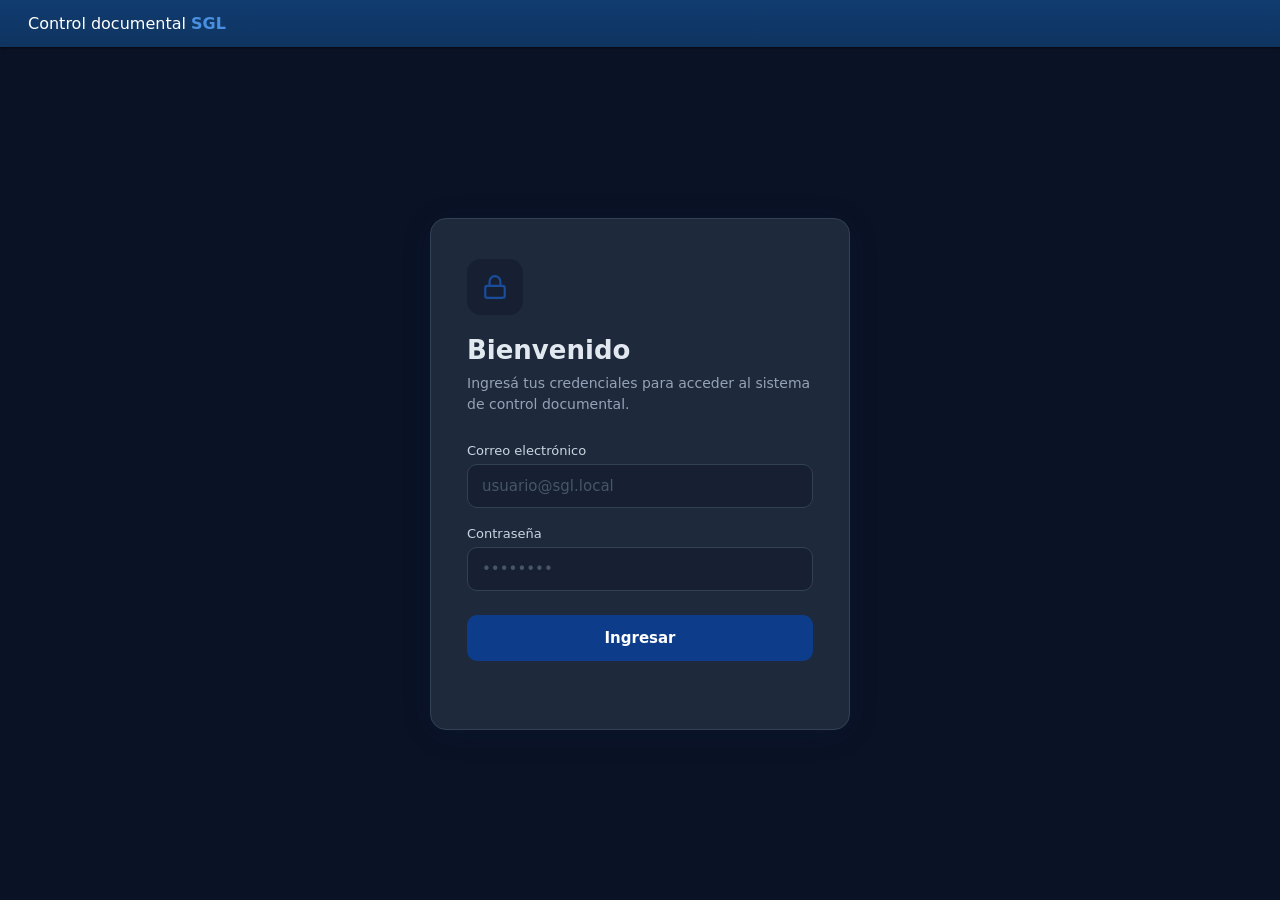
==== commit 47cfb4ad: "feat: panel admin con usuarios, dashboard y auditoría - api/admin-users.js: serverless Vercel para c" ====
--- a/index.html
+++ b/index.html
@@ -279,17 +279,18 @@
   <div style="overflow-y:auto;flex:1;" id="new-form-body"></div>
 </div>
 
-<!-- ══ USUARIOS (admin) ══ -->
+<!-- ══ PANEL ADMIN ══ -->
 <div class="screen" id="s-users">
   <div class="topbar">
     <button class="topbar-back" onclick="showScreen('s-home')"><svg width="16" height="16" viewBox="0 0 24 24" fill="none" stroke="currentColor" stroke-width="2.5"><polyline points="15 18 9 12 15 6"/></svg></button>
-    <div class="topbar-info"><div class="topbar-title">Gestión de usuarios</div></div>
-  </div>
-  <div class="list-header">Usuarios registrados</div>
-  <div id="users-list" style="flex:1;overflow-y:auto;"></div>
-  <div style="padding:12px 16px 20px;background:var(--bg2);border-top:1px solid var(--border);font-size:11px;color:var(--text3);line-height:1.6;">
-    Para agregar usuarios: creá la cuenta en <strong>Supabase Dashboard → Auth → Users</strong>, luego insertá en la tabla <code>usuarios</code> con su <code>id</code> y <code>rol</code>.
-  </div>
+    <div class="topbar-info"><div class="topbar-title">Panel Admin</div></div>
+  </div>
+  <div style="display:flex;border-bottom:1px solid var(--border);background:var(--bg2);flex-shrink:0;">
+    <button id="tab-usuarios"   onclick="switchAdminTab('usuarios')"   style="flex:1;padding:12px;border:none;border-bottom:2px solid var(--accent);background:transparent;color:var(--accent);font-size:13px;font-weight:600;cursor:pointer;font-family:var(--font);">Usuarios</button>
+    <button id="tab-dashboard"  onclick="switchAdminTab('dashboard')"  style="flex:1;padding:12px;border:none;border-bottom:2px solid transparent;background:transparent;color:var(--text2);font-size:13px;font-weight:400;cursor:pointer;font-family:var(--font);">Dashboard</button>
+    <button id="tab-auditoria"  onclick="switchAdminTab('auditoria')"  style="flex:1;padding:12px;border:none;border-bottom:2px solid transparent;background:transparent;color:var(--text2);font-size:13px;font-weight:400;cursor:pointer;font-family:var(--font);">Auditoría</button>
+  </div>
+  <div id="admin-panel" style="flex:1;overflow-y:auto;"></div>
 </div>
 
 <!-- ══ LIGHTBOX ══ -->
--- a/css/styles.css
+++ b/css/styles.css
@@ -425,3 +425,49 @@
   transition: background .15s;
 }
 .btn-download-zip:hover { background: var(--b600); }
+
+/* ══════════════ DARK MODE ══════════════ */
+html:not(.light) {
+  --bg:      #0f172a;
+  --bg2:     #1e293b;
+  --bg3:     #162032;
+  --bg4:     #1a2a3d;
+  --surf:    #1e293b;
+  --s2:      #162032;
+  --s3:      #1a2a3d;
+  --surface: #1e293b;
+  --text:    #f1f5f9;
+  --text2:   #94a3b8;
+  --text3:   #64748b;
+  --border:  #334155;
+  --brd2:    #475569;
+  --ok-l:    #064e3b;
+  --warn-l:  #451a03;
+  --bad-l:   #450a0a;
+  --info-l:  #1e3a5f;
+  --shadow-xs: 0 1px 2px rgba(0,0,0,.3);
+  --shadow-sm: 0 1px 3px rgba(0,0,0,.4), 0 1px 2px rgba(0,0,0,.3);
+  --shadow:    0 4px 12px rgba(0,0,0,.5), 0 2px 4px rgba(0,0,0,.3);
+  --shadow-lg: 0 12px 32px rgba(0,0,0,.5);
+}
+html:not(.light) #login-wall { background: #0a1225; }
+html:not(.light) .login-card { background: #1e293b; border-color: #334155; }
+html:not(.light) .login-title { color: #e2e8f0; }
+html:not(.light) .login-sub { color: #94a3b8; }
+html:not(.light) .login-label { color: #cbd5e1; }
+html:not(.light) .login-input { background: #162032; border-color: #334155; color: #f1f5f9; }
+html:not(.light) .login-input::placeholder { color: #475569; }
+html:not(.light) .login-input:focus { background: #1e293b; border-color: var(--b400); }
+html:not(.light) .login-icon { background: #162032; }
+html:not(.light) .topbar { background: linear-gradient(180deg, #0a1d3a 0%, #07121f 100%); }
+html:not(.light) .home-topbar { background: linear-gradient(180deg, #0a1d3a 0%, #07121f 100%); }
+html:not(.light) .home-hero { background: #030c17; }
+html:not(.light) .sec-card { background: #1e293b; border-color: #334155; }
+html:not(.light) .entity-row { background: #1e293b; border-color: #2d3f55; }
+html:not(.light) .entity-row:hover { background: #243044; }
+html:not(.light) .doc-card { background: #1e293b; border-color: #2d3f55; }
+html:not(.light) .list-header, html:not(.light) .doc-section-title { background: #162032; }
+html:not(.light) .search-input { background: #162032; border-color: #334155; color: #f1f5f9; }
+html:not(.light) .search-input::placeholder { color: #475569; }
+html:not(.light) .doc-name { color: #e2e8f0; }
+html:not(.light) .row-name { color: #e2e8f0; }
